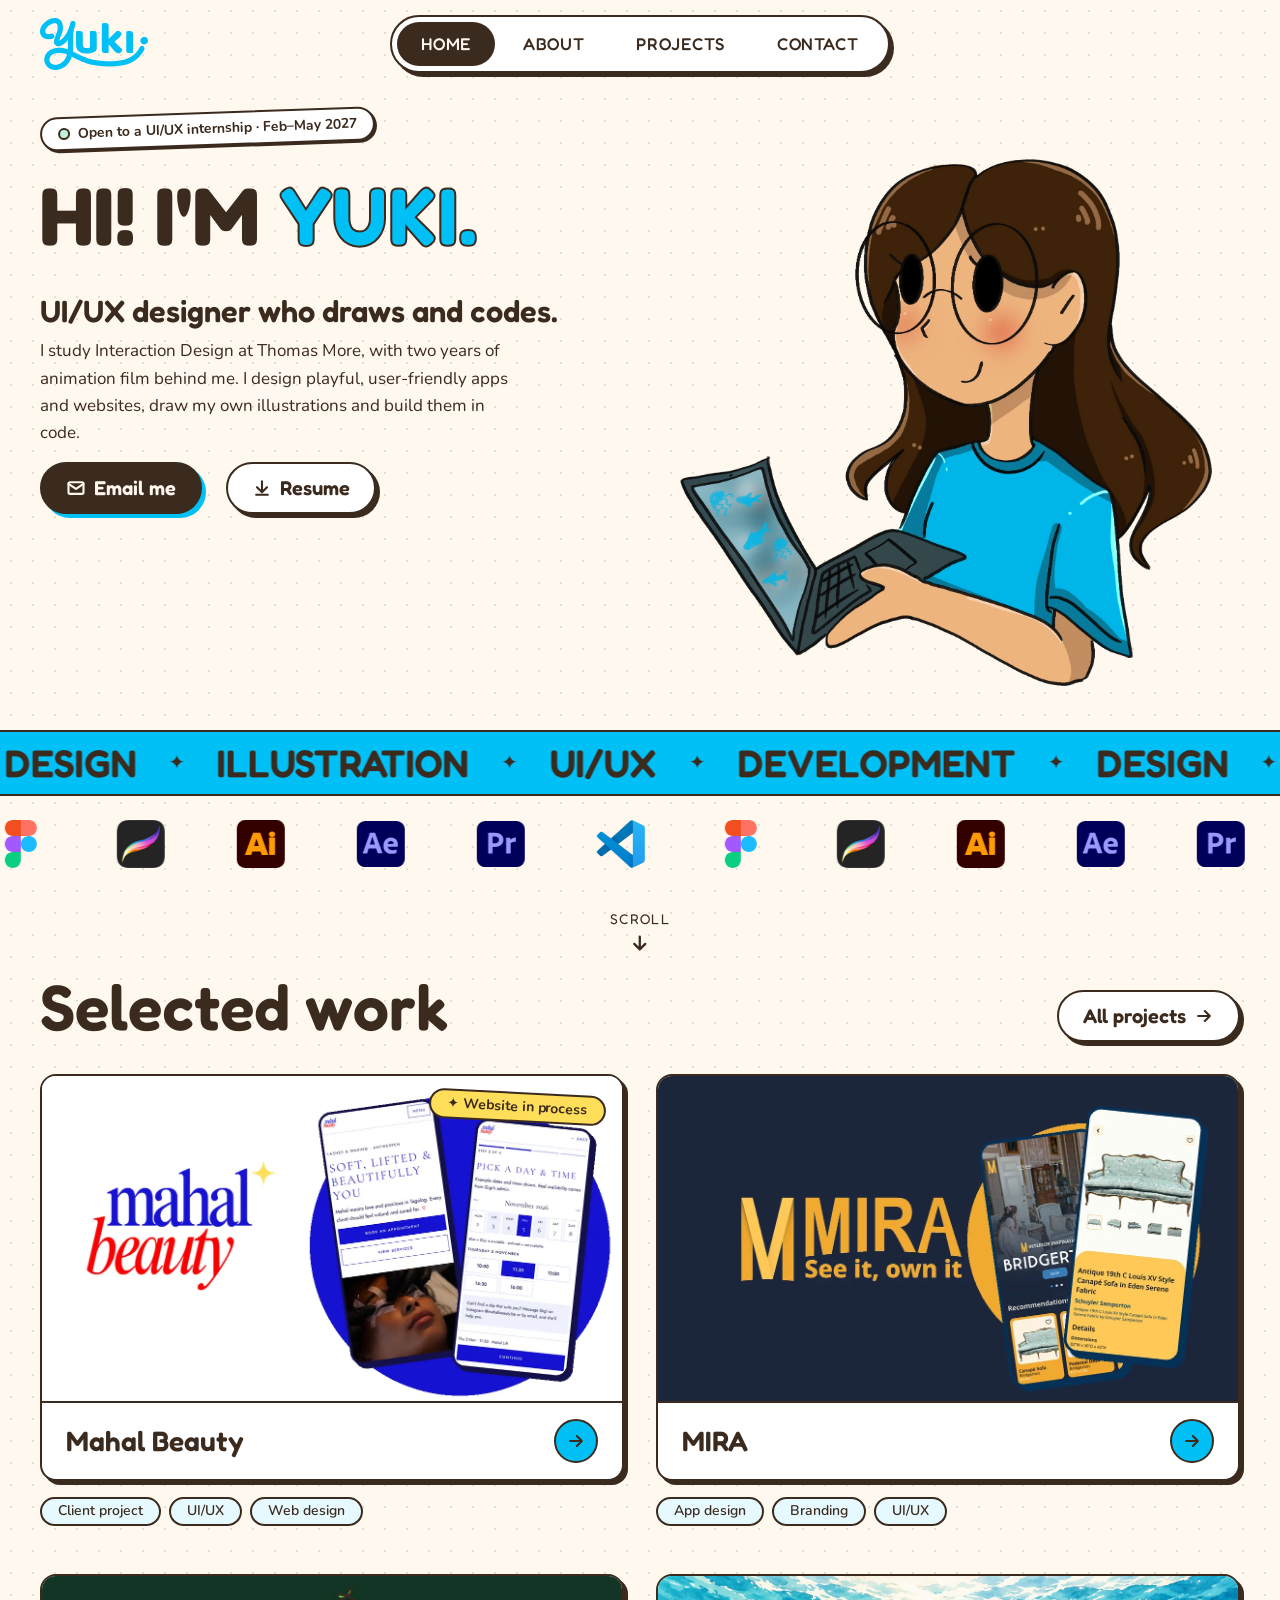
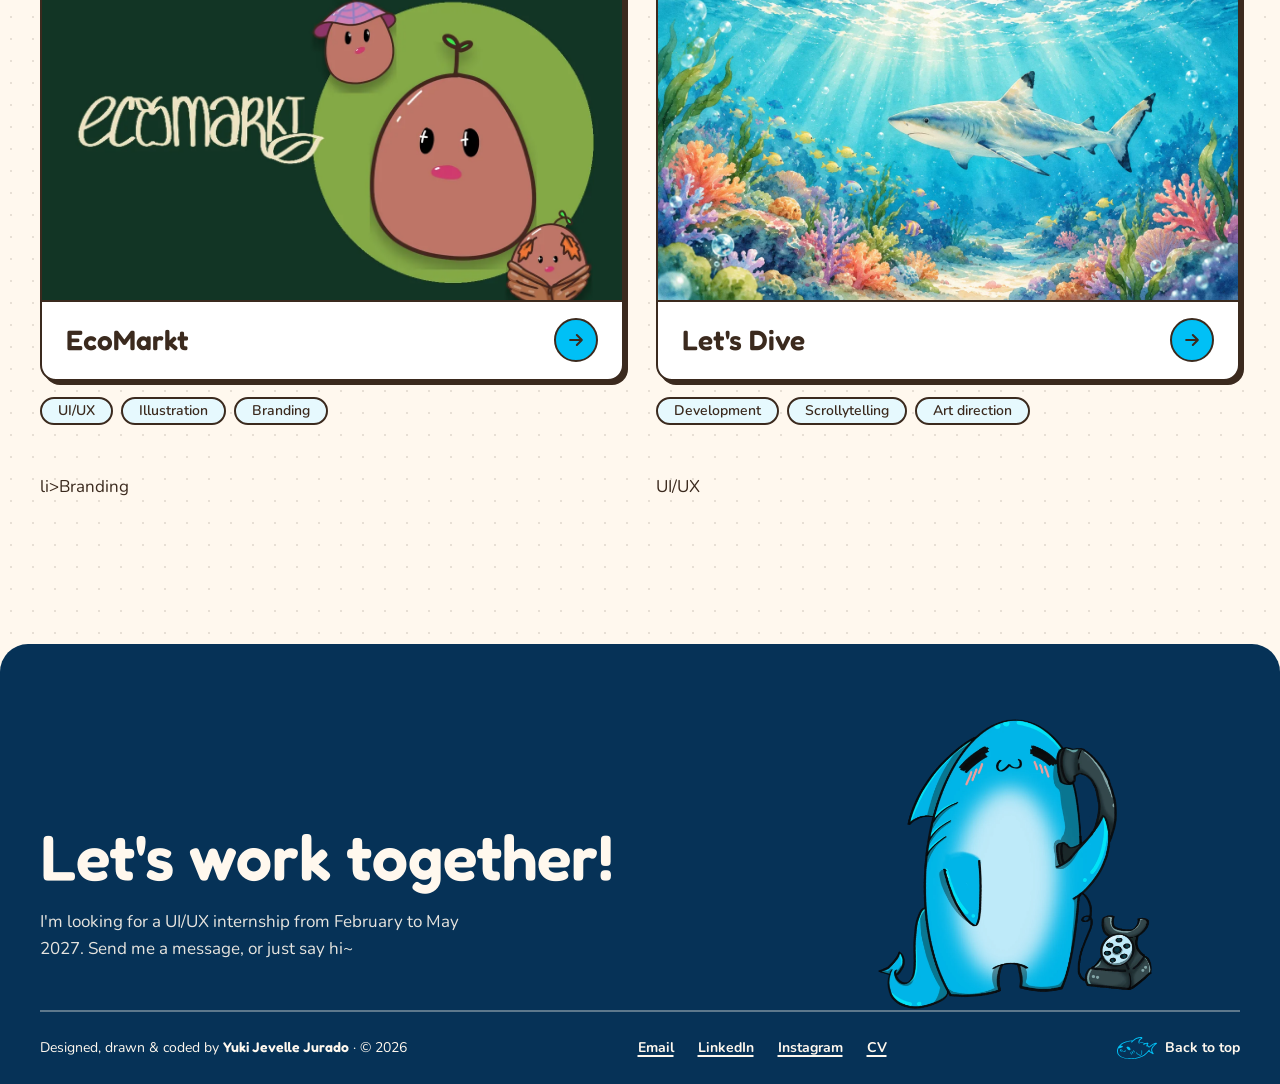
==== index.html @ 209a7793 "Home: Let's Dive (shark scroll world) replaces Tagay Timpla in Selected work Co-Authored-By: Claude " ====
<!DOCTYPE html>
<html lang="en">
<head>
  <meta charset="UTF-8">
  <meta name="viewport" content="width=device-width, initial-scale=1.0">
  <title>Yuki · UI/UX designer portfolio</title>
  <meta name="description" content="Hi! I'm Yuki, a UI/UX designer who draws and codes. Portfolio with app, web and illustration work.">
  <link rel="icon" href="assets/icons/yuki-logomark-shark.svg" type="image/svg+xml">
  <link rel="preconnect" href="https://fonts.googleapis.com">
  <link rel="preconnect" href="https://fonts.gstatic.com" crossorigin>
  <link href="https://fonts.googleapis.com/css2?family=Fredoka:wght@400;500;600;700&family=Nunito:wght@400;600;700&display=swap" rel="stylesheet">
  <script>
    // Show the loader only on the first page of a visit, and never for reduced motion.
    document.documentElement.classList.add('js');
    try {
      if (!sessionStorage.getItem('yuki-loaded') &&
          !matchMedia('(prefers-reduced-motion: reduce)').matches) {
        document.documentElement.classList.add('show-loader');
        sessionStorage.setItem('yuki-loaded', '1');
      }
    } catch (e) { /* storage blocked: just skip the loader */ }
  </script>
  <link rel="stylesheet" href="css/style.css">
  <link rel="stylesheet" href="css/home.css">
  <script src="js/home.js" defer></script>
  <script src="js/marquee.js" defer></script>
  <script src="js/main.js" defer></script>
</head>
<body>
  <!-- Loading screen: only shown on the first page of a visit (see the script in <head>
       and js/main.js). Without JavaScript it never appears. -->
  <div class="loader" aria-hidden="true">
    <div class="loader__inner">
      <span class="loader__bubbles"><span></span><span></span><span></span><span></span></span>
      <img class="loader__shark" src="assets/icons/yuki-logomark-shark.svg" alt="">
      <img class="loader__word" src="assets/icons/yuki-logo.svg" alt="">
    </div>
  </div>
  <a class="skip-link" href="#main">Skip to content</a>

  <header class="site-header">
    <a class="logo" href="index.html"><img src="assets/icons/yuki-logo.svg" alt="Yuki, home"></a>
    <nav aria-label="Main">
      <ul class="nav-pill">
        <li><a href="index.html" aria-current="page"><span class="nav-blob" aria-hidden="true"></span>Home</a></li>
        <li><a href="about.html">About</a></li>
        <li><a href="projects.html">Projects</a></li>
        <li><a href="contact.html">Contact</a></li>
      </ul>
    </nav>
  </header>

  <main id="main">
    <!-- ===== Hero ===== -->
    <section class="hero" aria-labelledby="hero-title">
      <div class="container hero__inner">
        <!-- Availability pill -->
        <p class="hero__open"><span class="hero__dot" aria-hidden="true"></span><span>Open to a UI/UX internship · <span class="nowrap">Feb–May 2027</span></span></p>

        <h1 id="hero-title" class="hero__title" data-split>Hi! I'm <span class="hero__accent">Yuki.</span></h1>

        <!-- Who / what: the 10-second answer for recruiters -->
        <div class="hero__intro">
          <p class="hero__lead">UI/UX designer who draws and codes.</p>
          <p class="hero__desc">I study Interaction Design at Thomas More, with two years of animation film behind me. I design playful, user-friendly apps and websites, draw my own illustrations and build them in code.</p>
          <div class="hero__actions">
            <a class="btn btn--primary" href="mailto:yuki.j120303@gmail.com">
              <svg width="20" height="20" viewBox="0 0 24 24" fill="none" stroke="currentColor" stroke-width="2.5" stroke-linecap="round" stroke-linejoin="round" aria-hidden="true"><rect x="3" y="5" width="18" height="14" rx="2"/><path d="m3 7 9 6 9-6"/></svg>
              Email me
            </a>
            <a class="btn" href="assets/docs/yuki-cv.pdf" download>
              <svg width="20" height="20" viewBox="0 0 24 24" fill="none" stroke="currentColor" stroke-width="2.5" stroke-linecap="round" stroke-linejoin="round" aria-hidden="true"><path d="M12 4v12M6 11l6 6 6-6M5 20h14"/></svg>
              Resume
            </a>
          </div>
        </div>

        <div class="hero__portrait-wrap">
          <img class="hero__portrait" src="assets/img/yuki-hero.webp" width="1523" height="1508"
             alt="Illustrated self-portrait of Yuki with round glasses and a blue t-shirt, holding a laptop">
        </div>
      </div>

      <!-- Marquee: two straight rows that loop sideways (js/marquee.js).
           Each .marquee__set is one copy; the script repeats it to fill the screen.
           Words row: edit the <span>s. Icons row: add/remove <img>s.
           Screen readers get the hidden <p> instead. -->
      <div class="marquee">
        <p class="visually-hidden">Design, Illustration, UI/UX, Development. Programs I use: Figma, Procreate, Illustrator, After Effects, Premiere Pro and VS Code.</p>
        <div class="marquee__band" aria-hidden="true">
          <div class="marquee__track" data-speed="0.6"><div class="marquee__set"><span class="marquee__word">DESIGN</span><span class="marquee__star">✦</span><span class="marquee__word">ILLUSTRATION</span><span class="marquee__star">✦</span><span class="marquee__word">UI/UX</span><span class="marquee__star">✦</span><span class="marquee__word">DEVELOPMENT</span><span class="marquee__star">✦</span></div></div>
        </div>
        <div class="marquee__icons" aria-hidden="true">
          <div class="marquee__track" data-speed="-0.45"><div class="marquee__set"><img src="assets/icons/icon-figma.svg" alt="" width="48" height="48"><img src="assets/icons/icon-procreate.webp" alt="" width="48" height="48"><img src="assets/icons/icon-illustrator.svg" alt="" width="48" height="48"><img src="assets/icons/icon-after-effects.svg" alt="" width="48" height="48"><img src="assets/icons/icon-premiere-pro.svg" alt="" width="48" height="48"><img src="assets/icons/icon-vscode.svg" alt="" width="48" height="48"></div></div>
        </div>
      </div>
      <a class="scroll-cue" href="#work-title">
        <span>Scroll</span>
        <svg viewBox="0 0 24 24" fill="none" stroke="currentColor" stroke-width="2.5" stroke-linecap="round" stroke-linejoin="round" aria-hidden="true"><path d="M12 5v14M6 13l6 6 6-6"/></svg>
      </a>
    </section>

    <!-- ===== Selected work: 2x2 grid of case studies =====
         To swap a project: change the link, image, name and tags of one <li>. -->
    <section class="work container" aria-labelledby="work-title">
      <div class="work__head">
        <h2 id="work-title" class="work__heading" data-split>Selected work</h2>
        <a class="btn work__all" href="projects.html">
          All projects
          <svg width="20" height="20" viewBox="0 0 24 24" fill="none" stroke="currentColor" stroke-width="2.5" stroke-linecap="round" stroke-linejoin="round" aria-hidden="true"><path d="M5 12h14M13 6l6 6-6 6"/></svg>
        </a>
      </div>

      <ul class="work__grid">
        <li class="work-card" data-reveal>
          <a href="case-mahalbeauty.html">
            <span class="work-card__img"><img src="assets/img/mahal-beauty.webp" alt="Mahal Beauty: the blue and red mahal beauty logo on white, next to two tilted phone screens of the new website on a cobalt blue circle" width="1200" height="675" loading="lazy"></span>
            <span class="work-card__info">
              <span class="work-card__name">Mahal Beauty</span>
              <span class="work-card__arrow" aria-hidden="true"><svg viewBox="0 0 24 24" fill="none" stroke="currentColor" stroke-width="2.5" stroke-linecap="round" stroke-linejoin="round"><path d="M5 12h14M13 6l6 6-6 6"/></svg></span>
            </span>
            <span class="work-card__status"><span aria-hidden="true">✦</span> Website in process</span>
          </a>
          <ul class="chips-sm" aria-label="Mahal Beauty tags"><li>Client project</li><li>UI/UX</li><li>Web design</li></ul>
        </li>
        <li class="work-card" data-reveal data-reveal-delay="120">
          <a href="case-mira.html">
            <span class="work-card__img"><img src="assets/img/mira.webp" alt="MIRA: the gold MIRA logo with the tagline See it, own it on navy, next to two tilted app screens showing a Bridgerton interior and an antique blue sofa" width="1200" height="675" loading="lazy"></span>
            <span class="work-card__info">
              <span class="work-card__name">MIRA</span>
              <span class="work-card__arrow" aria-hidden="true"><svg viewBox="0 0 24 24" fill="none" stroke="currentColor" stroke-width="2.5" stroke-linecap="round" stroke-linejoin="round"><path d="M5 12h14M13 6l6 6-6 6"/></svg></span>
            </span>
          </a>
          <ul class="chips-sm" aria-label="MIRA tags"><li>App design</li><li>Branding</li><li>UI/UX</li></ul>
        </li>
        <li class="work-card" data-reveal>
          <a href="case-ecomarkt.html">
            <span class="work-card__img"><img src="assets/img/ecomarkt.webp" alt="EcoMarkt: the hand-lettered ecomarkt logo in cream on dark green, next to Egg, the round brown mascot, and two of its seasonal versions on a green circle" width="1200" height="900" loading="lazy"></span>
            <span class="work-card__info">
              <span class="work-card__name">EcoMarkt</span>
              <span class="work-card__arrow" aria-hidden="true"><svg viewBox="0 0 24 24" fill="none" stroke="currentColor" stroke-width="2.5" stroke-linecap="round" stroke-linejoin="round"><path d="M5 12h14M13 6l6 6-6 6"/></svg></span>
            </span>
          </a>
          <ul class="chips-sm" aria-label="EcoMarkt tags"><li>UI/UX</li><li>Illustration</li><li>Branding</li></ul>
        </li>
        <li class="work-card" data-reveal data-reveal-delay="120">
          <a href="case-letsdive.html">
            <span class="work-card__img"><img src="assets/img/lets-dive.webp" alt="Let's Dive: watercolor blacktip shark swimming over a sunlit coral reef" width="1400" height="788" loading="lazy"></span>
            <span class="work-card__info">
              <span class="work-card__name">Let's Dive</span>
              <span class="work-card__arrow" aria-hidden="true"><svg viewBox="0 0 24 24" fill="none" stroke="currentColor" stroke-width="2.5" stroke-linecap="round" stroke-linejoin="round"><path d="M5 12h14M13 6l6 6-6 6"/></svg></span>
            </span>
          </a>
          <ul class="chips-sm" aria-label="Let's Dive tags"><li>Development</li><li>Scrollytelling</li><li>Art direction</li></ul>
        </li>
li>Branding</li><li>UI/UX</li></ul>
        </li>
      </ul>
    </section>
  </main>

  <!-- ===== Footer: same on every page (copy changes to all .html files).
       Contact uses the slim version (bar only), since the page itself is the "get in touch". ===== -->
  <footer class="site-footer">
    <div class="site-footer__inner">
      <div class="site-footer__cta">
        <div class="site-footer__text">
          <h2>Let's work together!</h2>
          <p>I'm looking for a UI/UX internship from February to May 2027. Send me a message, or just say hi~</p>
        </div>
        <img class="site-footer__shark" src="assets/img/shark-telephone.webp" width="1078" height="1139" alt="" loading="lazy">
      </div>
      <div class="site-footer__bar">
        <p class="site-footer__credit">Designed, drawn &amp; coded by <strong>Yuki Jevelle Jurado</strong> · © 2026</p>
        <ul class="site-footer__links">
          <li><a href="mailto:yuki.j120303@gmail.com">Email</a></li>
          <li><a href="https://www.linkedin.com/in/yuki-jevelle-jurado/" target="_blank" rel="noopener">LinkedIn<span class="visually-hidden"> (opens in a new tab)</span></a></li>
          <li><a href="https://www.instagram.com/ydsphoenix/" target="_blank" rel="noopener">Instagram<span class="visually-hidden"> (opens in a new tab)</span></a></li>
          <li><a href="assets/docs/yuki-cv.pdf" download>CV</a></li>
        </ul>
        <a class="site-footer__top" href="#">
          <img src="assets/icons/yuki-logomark-shark.svg" alt="" width="40" height="22">
          Back to top
        </a>
      </div>
    </div>
  </footer>
</body>
</html>
---- css/style.css ----
/* ==========================================================================
   Yuki Creative Portfolio — shared styles
   Design tokens live in :root. Change a value here and it updates everywhere.
   Values marked PLACEHOLDER are waiting for the final palette / fonts.
   ========================================================================== */

:root {
  /* Colors */
  --color-blue: #00c0f6;          /* logo blue (final) */
  --color-blue-deep: #0a7fa8;     /* PLACEHOLDER: darker blue for text on light bg */
  --color-ink: #3b2a1e;           /* PLACEHOLDER: warm brown, like the sketches */
  --color-paper: #fff8ee;         /* PLACEHOLDER: cream page background */
  --color-white: #ffffff;
  --color-pink: #f6a8a2;          /* PLACEHOLDER: from the photobooth frame */
  --color-mint: #bff3dc;          /* PLACEHOLDER: from the photobooth frame */
  --color-dot: rgba(59, 42, 30, 0.12); /* dot grid on the background */
  --color-focus: var(--color-blue); /* keyboard focus ring (themes can darken it) */
  --color-footer: #063257;        /* navy footer, the same on every page (not themed) */

  /* Fonts (PLACEHOLDER: candidates from the shortlist) */
  --font-display: "Fredoka", "Baloo 2", system-ui, sans-serif;
  --font-body: "Nunito", system-ui, sans-serif;

  /* Type scale */
  --text-sm: 0.875rem;
  --text-base: 1.0625rem;
  --text-lg: 1.25rem;
  --text-xl: 1.75rem;
  --text-2xl: 2.5rem;
  --text-hero: clamp(3rem, 6vw, 5.5rem);

  /* Spacing */
  --space-1: 0.25rem;
  --space-2: 0.5rem;
  --space-3: 1rem;
  --space-4: 1.5rem;
  --space-5: 2rem;
  --space-6: 3rem;
  --space-7: 4.5rem;

  /* Shape */
  --radius-sm: 8px;
  --radius-md: 16px;
  --radius-pill: 999px;
  --border: 2.5px solid var(--color-ink);
  --shadow-pop: 4px 4px 0 var(--color-ink); /* flat "sticker" shadow */

  /* Layout */
  --page-max: 1200px;
  --gutter: var(--space-5);       /* space between the page edge and the content */
  --header-h: 88px;
}

/* ---------- Reset-ish ---------- */
*,
*::before,
*::after { box-sizing: border-box; }

body {
  margin: 0;
  font-family: var(--font-body);
  font-size: var(--text-base);
  line-height: 1.6;
  color: var(--color-ink);
  background-color: var(--color-paper);
  /* dot grid, a nod to the sketchbook canvas */
  background-image: radial-gradient(var(--color-dot) 1.2px, transparent 1.2px);
  background-size: 22px 22px;
  min-height: 100vh;
}

img { max-width: 100%; display: block; }

h1, h2, h3 {
  font-family: var(--font-display);
  font-weight: 600;
  line-height: 1.1;
  margin: 0;
}

a { color: inherit; }

/* Visible focus for keyboard users */
:focus-visible {
  outline: 3px solid var(--color-focus);
  outline-offset: 3px;
  border-radius: var(--radius-sm);
}

.visually-hidden {
  position: absolute !important;
  width: 1px; height: 1px;
  overflow: hidden;
  clip: rect(0 0 0 0);
  white-space: nowrap;
}

.skip-link {
  position: absolute;
  left: var(--space-3);
  top: -100px;
  padding: var(--space-2) var(--space-3);
  background: var(--color-ink);
  color: var(--color-paper);
  border-radius: var(--radius-sm);
  z-index: 100;
}
.skip-link:focus { top: var(--space-3); }

.container {
  width: min(100% - 2 * var(--gutter), var(--page-max));
  margin-inline: auto;
}

/* ---------- Header: logo left, nav pill centre ---------- */
.site-header {
  position: relative;
  z-index: 10;
  height: var(--header-h);
  display: grid;
  grid-template-columns: 1fr auto 1fr; /* keeps the pill truly centred */
  align-items: center;
  width: min(100% - 2 * var(--gutter), var(--page-max));
  margin-inline: auto;
}

.logo { justify-self: start; display: inline-block; }
.logo img { height: 52px; width: auto; }

.nav-pill {
  display: flex;
  gap: var(--space-1);
  margin: 0;
  padding: 5px;
  list-style: none;
  background: var(--color-white);
  border: var(--border);
  border-radius: var(--radius-pill);
  box-shadow: var(--shadow-pop);
}

.nav-pill a {
  display: block;
  padding: var(--space-2) var(--space-4);
  font-family: var(--font-display);
  font-weight: 500;
  text-decoration: none;
  text-transform: uppercase;
  letter-spacing: 0.04em;
  border-radius: var(--radius-pill);
  transition: background-color 0.2s, color 0.2s;
}

.nav-pill a:hover { background: var(--color-mint); }

/* Active page: aria-current="page" is set in each page's HTML */
.nav-pill a[aria-current="page"] {
  background: var(--color-ink);
  color: var(--color-paper);
}

/* ---------- Case-study header: back button left, logo right ---------- */
.case-header {
  display: flex;
  justify-content: space-between;
  align-items: center;
  height: var(--header-h);
  width: min(100% - 2 * var(--gutter), var(--page-max));
  margin-inline: auto;
}
.case-header .logo { justify-self: auto; }

/* ---------- Buttons ---------- */
.btn {
  display: inline-flex;
  align-items: center;
  gap: var(--space-2);
  padding: var(--space-2) var(--space-4);
  font-family: var(--font-display);
  font-weight: 600;
  font-size: var(--text-lg);
  text-decoration: none;
  background: var(--color-white);
  border: var(--border);
  border-radius: var(--radius-pill);
  box-shadow: var(--shadow-pop);
  transition: transform 0.15s, box-shadow 0.15s;
}
.btn:hover { transform: translate(-2px, -2px); box-shadow: 6px 6px 0 var(--color-ink); }
.btn:active { transform: translate(2px, 2px); box-shadow: 1px 1px 0 var(--color-ink); }

/* Filled main action (e.g. "Email me") */
.btn--primary { background: var(--color-ink); color: var(--color-paper); box-shadow: 4px 4px 0 var(--color-blue); }
.btn--primary:hover { box-shadow: 6px 6px 0 var(--color-blue); }
.btn--primary:active { box-shadow: 1px 1px 0 var(--color-blue); }

/* Round arrow button (featured work, back button) */
.btn-round {
  display: inline-grid;
  place-items: center;
  width: 64px;
  height: 64px;
  background: var(--color-blue);
  color: var(--color-ink);
  border: var(--border);
  border-radius: 50%;
  box-shadow: var(--shadow-pop);
  transition: transform 0.15s, box-shadow 0.15s;
}
.btn-round svg { width: 28px; height: 28px; }
.btn-round:hover { transform: translate(-2px, -2px); box-shadow: 6px 6px 0 var(--color-ink); }

/* ---------- Copy-email button + toast (Home closing strip, Contact; js/contact.js) ---------- */
.copy-btn {
  display: inline-flex;
  align-items: center;
  gap: 6px;
  padding: 6px 14px;
  font: 700 var(--text-sm) var(--font-body);
  color: var(--color-ink);
  background: var(--color-white);
  border: 2px solid var(--color-ink);
  border-radius: var(--radius-pill);
  box-shadow: 2px 2px 0 var(--color-ink);
  cursor: pointer;
  transition: transform 0.15s, box-shadow 0.15s, background-color 0.2s;
}
.copy-btn svg { width: 16px; height: 16px; }
.copy-btn:hover { background: var(--color-mint); transform: translate(-1px, -1px); box-shadow: 3px 3px 0 var(--color-ink); }
.copy-btn:active { transform: translate(1px, 1px); box-shadow: 0 0 0 var(--color-ink); }

/* Toast that pops up after copying */
.toast {
  position: fixed;
  left: 50%;
  bottom: var(--space-5);
  z-index: 60;
  margin: 0;
  padding: var(--space-2) var(--space-4);
  font-family: var(--font-display);
  font-weight: 600;
  background: var(--color-ink);
  color: var(--color-paper);
  border-radius: var(--radius-pill);
  translate: -50% 150%;
  opacity: 0;
  transition: translate 0.45s cubic-bezier(0.3, 1.6, 0.5, 1), opacity 0.3s;
  pointer-events: none;
}
.toast.is-shown { translate: -50% 0; opacity: 1; }

/* ---------- Placeholder blocks (swap for real images later) ---------- */
.placeholder {
  display: grid;
  place-items: center;
  padding: var(--space-3);
  text-align: center;
  font-size: var(--text-sm);
  font-weight: 700;
  color: var(--color-blue-deep);
  /* tints are mixed from --color-blue so they follow a project theme */
  background:
    repeating-linear-gradient(45deg, transparent 0 12px, color-mix(in srgb, var(--color-blue) 8%, transparent) 12px 24px),
    color-mix(in srgb, var(--color-blue) 8%, var(--color-white));
  border: 2px dashed var(--color-blue-deep);
}


/* ==========================================================================
   Footer (every page): "Let's work together" + a bar with credit and links.
   Navy block (--color-footer) so it clearly reads as the end of the page.
   Text uses fixed light/blue colours so case-study themes don't change it.
   .site-footer--slim (Contact) only shows the bar.
   ========================================================================== */
.site-footer {
  margin-top: var(--space-7);
  background: var(--color-footer);
  color: #fff8ee;
  border-radius: 28px 28px 0 0;
}
/* Projects: the museum wall stands right on the footer */
body:has(.wall) .site-footer { margin-top: 0; border-radius: 0; }

.site-footer__inner {
  width: min(100% - 2 * var(--gutter), var(--page-max));
  margin-inline: auto;
}

.site-footer__cta {
  display: grid;
  grid-template-columns: 1.6fr 1fr;
  align-items: end;
  gap: var(--space-5);
  padding-top: var(--space-7);
}
.site-footer__text { padding-bottom: var(--space-6); }
.site-footer h2 { font-size: clamp(2.5rem, 5vw, 4rem); margin-bottom: var(--space-3); }
.site-footer__text > p { margin: 0; max-width: 46ch; opacity: 0.9; }

/* the shark stands on the divider line */
.site-footer__shark { width: min(100%, 280px); height: auto; justify-self: center; margin-bottom: -2px; }

.site-footer__bar {
  display: flex;
  flex-wrap: wrap;
  align-items: center;
  justify-content: space-between;
  gap: var(--space-3) var(--space-5);
  padding-block: var(--space-4);
  border-top: 2px solid rgba(255, 248, 238, 0.35);
  font-size: var(--text-sm);
}
.site-footer--slim .site-footer__bar { border-top: 0; }
.site-footer__credit { margin: 0; }
.site-footer__credit strong { font-family: var(--font-display); font-weight: 600; }
.site-footer__links { display: flex; flex-wrap: wrap; gap: var(--space-2) var(--space-4); margin: 0; padding: 0; list-style: none; }
.site-footer__bar a { font-weight: 700; text-underline-offset: 3px; text-decoration-thickness: 2px; }
.site-footer__bar a:hover { color: #00c0f6; }
.site-footer :focus-visible { outline-color: #00c0f6; }

.site-footer__top { display: inline-flex; align-items: center; gap: var(--space-2); text-decoration: none; }
.site-footer__top img { width: 40px; height: auto; transition: transform 0.4s cubic-bezier(0.3, 1.8, 0.5, 1); }
.site-footer__top:hover img { transform: translateY(-6px) rotate(-12deg); }

@media (max-width: 900px) {
  .site-footer__cta { grid-template-columns: 1fr; padding-top: var(--space-6); }
  .site-footer__text { padding-bottom: 0; }
  .site-footer__shark { width: 200px; }
}
@media (max-width: 760px) {
  /* the floating nav pill sits over the bottom: give the footer the room instead of the body */
  body:has(.nav-pill):has(.site-footer) { padding-bottom: 0; }
  body:has(.nav-pill) .site-footer__bar { padding-bottom: 6rem; }
}
@media (max-width: 640px) {
  .site-footer { border-radius: 20px 20px 0 0; }
  .site-footer__shark { width: 170px; }
  .site-footer__bar { flex-direction: column; align-items: flex-start; }
}

/* ==========================================================================
   MOTION LAYER
   All of this is switched off by the reduced-motion block at the bottom.
   ========================================================================== */

/* ---------- Page transitions (works over http, e.g. Live Server / GitHub Pages) ---------- */
@view-transition { navigation: auto; }

.site-header .logo { view-transition-name: logo; }
.nav-pill { view-transition-name: nav; }
.nav-blob { view-transition-name: nav-blob; } /* the dark highlight slides between pages */

::view-transition-old(root) { animation: page-out 0.3s ease-in both; }
::view-transition-new(root) { animation: page-in 0.55s cubic-bezier(0.2, 0.9, 0.3, 1.25) both; }
::view-transition-group(nav-blob) { animation-duration: 0.5s; animation-timing-function: cubic-bezier(0.3, 1.4, 0.5, 1); }

@keyframes page-out { to { opacity: 0; transform: translateY(-24px) rotate(-1deg); } }
@keyframes page-in  { from { opacity: 0; transform: translateY(40px) rotate(1deg); } }

/* ---------- Nav highlight blob ---------- */
.nav-pill a { position: relative; isolation: isolate; transition: translate 0.2s ease-out, background-color 0.2s; }
.nav-pill a[aria-current="page"] { background: transparent; }
.nav-blob {
  position: absolute;
  inset: 0;
  z-index: -1;
  background: var(--color-ink);
  border-radius: var(--radius-pill);
}

/* ---------- Line boil (hand-drawn shimmer) ---------- */
.boil-defs { position: absolute; width: 0; height: 0; }

@keyframes boil {
  0%   { filter: url(#boil-0); }
  33%  { filter: url(#boil-1); }
  66%  { filter: url(#boil-2); }
}
.nav-pill,
.btn-round,
.boil { animation: boil 0.5s steps(1) infinite; }

/* ---------- Bouncy letters (data-split) ---------- */
.word { display: inline-block; white-space: nowrap; }
.char {
  display: inline-block;
  animation: letter-in 0.7s cubic-bezier(0.3, 1.6, 0.5, 1) backwards;
  animation-delay: calc(var(--i) * 40ms + 150ms);
  transition: transform 0.25s cubic-bezier(0.3, 1.8, 0.5, 1), color 0.2s;
}
.char:hover { transform: translateY(-0.18em) rotate(-8deg) scale(1.1); color: var(--color-blue); }

@keyframes letter-in {
  from { opacity: 0; transform: translateY(0.6em) rotate(12deg) scale(0.6); }
}

/* ---------- Reveal on scroll (data-reveal) ---------- */
html.js [data-reveal] {
  opacity: 0;
  transform: translateY(40px) rotate(var(--reveal-rotate, -2deg)) scale(0.96);
  transition: opacity 0.5s ease, transform 0.8s cubic-bezier(0.25, 1.5, 0.5, 1);
}
html.js [data-reveal].is-visible { opacity: 1; transform: none; }

/* ---------- Bubble trail ---------- */
.bubble {
  position: fixed;
  z-index: 50;
  pointer-events: none;
  border: 2px solid var(--color-blue);
  border-radius: 50%;
  background: radial-gradient(circle at 30% 30%, #fff 0 20%, color-mix(in srgb, var(--color-blue) 15%, transparent) 21%);
  translate: -50% -50%;
  animation: bubble-up 1.2s ease-out forwards;
}
@keyframes bubble-up {
  to { transform: translate(var(--drift), -70px) scale(0.4); opacity: 0; }
}


/* ---------- Loading screen ---------- */
.loader { display: none; }

html.show-loader .loader {
  position: fixed;
  inset: 0;
  z-index: 1000;
  display: grid;
  place-items: center;
  overflow: hidden;
  background: var(--color-blue);
  /* safety net: pops away after 4s even if the JS never runs */
  animation: loader-safety 0.3s 4s forwards;
}
html.show-loader body { overflow: hidden; }

/* Hold the page's entrance animations until the loader starts popping,
   so the letters and bubbles pop in while you're watching. */
html.show-loader:not(:has(.loader.is-done)) :is(.site-header, .case-header, main) * {
  animation-play-state: paused !important;
}

.loader__inner { position: relative; z-index: 1; display: grid; justify-items: center; gap: var(--space-2); }

/* filter turns the blue logo files white on the blue background */
.loader__shark {
  width: 110px;
  filter: brightness(0) invert(1);
  animation:
    pop-in 0.6s cubic-bezier(0.3, 1.8, 0.5, 1) backwards,
    shark-bob 1.2s 0.6s ease-in-out infinite;
}
.loader__word {
  width: 320px;
  filter: brightness(0) invert(1);
  animation: pop-in 0.6s 0.35s cubic-bezier(0.3, 1.8, 0.5, 1) backwards, jelly 1.2s 1s ease-in-out;
}

/* Bubbles rising behind the shark */
.loader__bubbles span {
  position: absolute;
  bottom: 55%;
  left: 50%;
  width: 14px;
  height: 14px;
  border: 2.5px solid #fff;
  border-radius: 50%;
  opacity: 0;
  animation: loader-bubble 1.4s ease-in infinite;
}
.loader__bubbles span:nth-child(1) { margin-left: 40px;  animation-delay: 0.3s; }
.loader__bubbles span:nth-child(2) { margin-left: 58px;  animation-delay: 0.6s; width: 9px; height: 9px; }
.loader__bubbles span:nth-child(3) { margin-left: 46px;  animation-delay: 0.9s; width: 18px; height: 18px; }
.loader__bubbles span:nth-child(4) { margin-left: 64px;  animation-delay: 1.2s; }

/* ---- Exit: js/main.js swaps the solid background for a sheet of bubbles
        (.loader__pop) that pop outward from the logo like a ripple. ---- */
html.show-loader .loader.is-done { background: transparent; animation: none; }
.loader.is-done .loader__inner { animation: logo-pop 0.4s cubic-bezier(0.5, 0, 0.7, 0.4) forwards; }

.loader__pop { position: absolute; inset: 0; }
.loader__pop span {
  position: absolute;
  border-radius: 50%;
  background: var(--color-blue);
  animation: bubble-pop 0.55s var(--d) cubic-bezier(0.4, 0, 0.6, 1) forwards;
}

@keyframes pop-in {
  0%   { transform: scale(0); }
  60%  { transform: scale(1.15); }
}
@keyframes jelly {
  20% { transform: scale(1.12, 0.88); }
  40% { transform: scale(0.92, 1.08); }
  60% { transform: scale(1.04, 0.96); }
}
@keyframes shark-bob { 50% { transform: translateY(-10px) rotate(4deg); } }
@keyframes loader-bubble {
  0%   { opacity: 0; transform: translate(0, 0) scale(0.5); }
  20%  { opacity: 1; }
  100% { opacity: 0; transform: translate(10px, -120px) scale(1.1); }
}
@keyframes logo-pop {
  40%  { transform: scale(1.2); }
  100% { transform: scale(0); opacity: 0; }
}
@keyframes bubble-pop {
  0%   { transform: scale(1); }
  35%  { transform: scale(1.12); }
  100% { transform: translateY(-40px) scale(0); }
}
@keyframes loader-safety { to { opacity: 0; visibility: hidden; } }

/* ==========================================================================
   RESPONSIVE
   Desktop-first: these blocks only kick in on smaller screens.
     ≤ 900px  tablet: layouts lose a column
     ≤ 760px  the nav pill floats at the bottom of the screen (easy thumb reach)
     ≤ 640px  phone: single-column layouts, smaller type and mascots
   Media queries can't read custom properties, so each page's CSS repeats
   these numbers. Keep them in sync if you change one.
   ========================================================================== */
@media (max-width: 900px) {
  .nav-pill a { padding-inline: var(--space-3); }   /* keeps the pill clear of the logo on tablets */
}

@media (max-width: 760px) {
  :root { --header-h: 72px; }
  .logo img { height: 42px; }

  /* Tilted/offset decorations (tape, photo strips) may stick out a bit:
     clip them sideways so the page never scrolls horizontally. */
  main { overflow-x: clip; }

  .nav-pill {
    position: fixed;
    left: 50%;
    bottom: calc(var(--space-3) + env(safe-area-inset-bottom, 0px));
    translate: -50% 0;
    z-index: 40;
  }
  .nav-pill a { padding: var(--space-2) 14px; font-size: var(--text-sm); letter-spacing: 0.02em; }
  /* room at the end of the page so the floating nav never covers content */
  body:has(.nav-pill) { padding-bottom: 5.5rem; }
}

@media (max-width: 640px) {
  :root {
    --gutter: 1.25rem;
    --text-xl: 1.5rem;
    --text-2xl: 2rem;
  }
  .btn-round { width: 56px; height: 56px; }
  .btn-round svg { width: 24px; height: 24px; }
  .loader__word { width: min(320px, 70vw); }
}

/* most phones: squeeze the nav a little more so it never touches the screen edges */
@media (max-width: 420px) {
  .nav-pill a { padding-inline: 9px; font-size: 0.8125rem; letter-spacing: 0; }
}

/* ---------- Reduced motion: switch off all animation ---------- */
@media (prefers-reduced-motion: reduce) {
  *,
  *::before,
  *::after {
    animation-duration: 0.01ms !important;
    animation-delay: 0s !important;
    animation-iteration-count: 1 !important;
    transition-duration: 0.01ms !important;
    scroll-behavior: auto !important;
  }
}
---- css/home.css ----
/* ===== Home ===== */

.hero {
  min-height: calc(100vh - var(--header-h));
  display: flex;
  flex-direction: column;
}

/* Two columns: icons left, portrait right. The title spans the top. */
.hero__inner {
  flex: 1;
  display: grid;
  grid-template-columns: 1fr 1fr;
  grid-template-rows: auto auto 1fr;   /* left column: pill, title, intro. Portrait on the right. */
  row-gap: var(--space-3);
  gap: var(--space-4);
  padding-block: var(--space-4);
}

.hero__title {
  grid-column: 1;
  margin-bottom: var(--space-2);
  font-size: clamp(3.5rem, 6.4vw, 6.25rem);
  white-space: nowrap;
  font-weight: 700;
  text-transform: uppercase;
  letter-spacing: 0.01em;
}
/* Title letters pop in a bit faster than elsewhere, so it reads quickly on phones */
.hero__title .char { animation-delay: calc(var(--i) * 22ms + 100ms); }

.hero__accent { color: var(--color-blue); -webkit-text-stroke: 2px var(--color-ink); }

/* ---------- Intro line under the title: who, what, available ---------- */
.hero__intro {
  grid-column: 1;
  align-self: start;
  display: grid;
  gap: var(--space-2);
  justify-items: start;
  animation: intro-in 0.6s 0.55s cubic-bezier(0.3, 1.4, 0.5, 1) backwards;
}
@keyframes intro-in { from { opacity: 0; transform: translateY(16px); } }

.hero__intro p { margin: 0; }
.hero__desc { max-width: 48ch; }
.hero__lead {
  font-family: var(--font-display);
  font-weight: 600;
  font-size: clamp(1.5rem, 2.4vw, 2rem);
  line-height: 1.2;
}
/* availability pill above the title */
.hero__open {
  grid-column: 1;
  justify-self: start;
  align-self: end;
  display: inline-flex;
  align-items: center;
  gap: var(--space-2);
  margin: 0;
  padding: 4px var(--space-3);
  font-size: var(--text-sm);
  font-weight: 700;
  background: var(--color-white);
  border: 2px solid var(--color-ink);
  border-radius: var(--radius-pill);
  box-shadow: 2px 2px 0 var(--color-ink);
  rotate: -2deg;
  animation: intro-in 0.6s 0.1s cubic-bezier(0.3, 1.4, 0.5, 1) backwards;
}
/* little "available" light */
.hero__dot {
  width: 12px;
  height: 12px;
  flex: none;
  border-radius: 50%;
  background: var(--color-mint);
  border: 2px solid var(--color-ink);
  animation: dot-pulse 2s ease-in-out infinite;
}
@keyframes dot-pulse { 50% { box-shadow: 0 0 0 5px color-mix(in srgb, var(--color-mint) 70%, transparent); } }

.hero__actions { display: flex; align-items: center; flex-wrap: wrap; gap: var(--space-4); margin-top: var(--space-2); }
.nowrap { white-space: nowrap; }
.hero__cv { font-weight: 700; text-underline-offset: 4px; text-decoration-thickness: 2px; }
.hero__cv:hover { color: var(--color-blue-deep); }

.hero__portrait-wrap {
  position: relative;
  grid-column: 2;
  grid-row: 1 / -1;
  align-self: end;
  justify-self: center;
  width: min(100%, 540px);
}

.hero__portrait {
  width: 100%;
  height: auto;
  transform-origin: 50% 100%;
  animation: breathe 4.5s ease-in-out infinite;   /* placeholder until the layered animation */
}

@keyframes breathe {
  0%, 100% { transform: scale(1, 1); }
  50%      { transform: scale(1.012, 1.025); }
}

/* ---------- Marquee: straight band of words + a row of program icons ----------
   js/marquee.js repeats each .marquee__set and slides the track sideways. */
.marquee { position: relative; overflow: hidden; padding-block: var(--space-3) var(--space-5); }

.marquee__track { display: flex; width: max-content; will-change: transform; }
.marquee__set { display: flex; align-items: center; flex: none; }

.marquee__band {
  background: var(--color-blue);
  border-block: var(--border);
  padding-block: var(--space-2);
}
.marquee__word {
  font-family: var(--font-display);
  font-weight: 600;
  font-size: clamp(1.75rem, 3vw, 2.5rem);
  line-height: 1.2;
  text-transform: uppercase;
  white-space: nowrap;
}
.marquee__star { margin-inline: var(--space-5); font-size: 1.25rem; }

.marquee__icons { padding-block: var(--space-4) 0; }
.marquee__icons .marquee__set { gap: var(--space-7); padding-right: var(--space-7); }
.marquee__icons img { width: 48px; height: 48px; object-fit: contain; }

/* ---------- Scroll cue ---------- */
.scroll-cue {
  position: absolute;
  left: 50%;
  top: calc(100% + var(--space-2));   /* just under the marquee */
  translate: -50% 0;
  z-index: 2;
  display: grid;
  justify-items: center;
  gap: 2px;
  font-family: var(--font-display);
  font-size: var(--text-sm);
  text-decoration: none;
  text-transform: uppercase;
  letter-spacing: 0.1em;
}
.scroll-cue svg { width: 22px; height: 22px; animation: nudge 1.4s ease-in-out infinite; }
@keyframes nudge { 50% { transform: translateY(6px); } }

.hero { position: relative; }

/* ---------- Selected work: 2x2 grid ---------- */
.work { padding-block: var(--space-7); }
.work__head {
  display: flex;
  align-items: end;
  justify-content: space-between;
  gap: var(--space-4);
  margin-bottom: var(--space-5);
}
.work__heading { font-size: clamp(2.5rem, 5vw, 4rem); }
.work__all svg { transition: transform 0.25s; }
.work__all:hover svg { transform: translateX(4px); }

.work__grid {
  display: grid;
  grid-template-columns: 1fr 1fr;
  gap: var(--space-6) var(--space-5);
  margin: 0;
  padding: 0;
  list-style: none;
}

.work-card a {
  position: relative;
  display: block;
  text-decoration: none;
  background: var(--color-white);
  border: var(--border);
  border-radius: var(--radius-md);
  box-shadow: var(--shadow-pop);
  overflow: hidden;
  transition: transform 0.35s cubic-bezier(0.3, 1.6, 0.5, 1), box-shadow 0.2s;
}
.work-card a:hover,
.work-card a:focus-visible { transform: translate(-3px, -3px) rotate(-0.6deg); box-shadow: 8px 8px 0 var(--color-ink); }
.work-card:nth-child(even) a:hover,
.work-card:nth-child(even) a:focus-visible { transform: translate(-3px, -3px) rotate(0.6deg); }

.work-card__img { display: block; aspect-ratio: 16 / 9; border-bottom: var(--border); overflow: hidden; }
.work-card__img img { width: 100%; height: 100%; object-fit: cover; transition: transform 0.6s cubic-bezier(0.2, 0.8, 0.3, 1); }
.work-card a:hover .work-card__img img { transform: scale(1.04); }

.work-card__info {
  display: flex;
  align-items: center;
  justify-content: space-between;
  gap: var(--space-3);
  padding: var(--space-3) var(--space-4);
}
.work-card__name { font-family: var(--font-display); font-weight: 600; font-size: var(--text-xl); }
.work-card__arrow {
  display: grid;
  place-items: center;
  width: 44px;
  height: 44px;
  flex: none;
  background: var(--color-blue);
  border: var(--border);
  border-radius: 50%;
}
.work-card__arrow svg { width: 20px; height: 20px; transition: transform 0.25s; }
.work-card a:hover .work-card__arrow svg { transform: translateX(3px); }

/* "in progress" sticker in the image corner */
.work-card__status {
  position: absolute;
  top: var(--space-3);
  right: var(--space-3);
  padding: 2px var(--space-3);
  font-size: var(--text-sm);
  font-weight: 700;
  background: #ffde59;          /* Mahal Beauty sparkle yellow */
  border: 2px solid var(--color-ink);
  border-radius: var(--radius-pill);
  rotate: 3deg;
}

/* small tag chips under each card */
.chips-sm { display: flex; flex-wrap: wrap; gap: var(--space-2); margin: var(--space-3) 0 0; padding: 0; list-style: none; }
.chips-sm li {
  padding: 1px var(--space-3);
  font-size: var(--text-sm);
  font-weight: 600;
  background: color-mix(in srgb, var(--color-blue) 10%, var(--color-white));
  border: 2px solid var(--color-ink);
  border-radius: var(--radius-pill);
}

/* ===== Responsive (breakpoints explained in style.css) ===== */
@media (max-width: 640px) {
  .hero { min-height: auto; }
  .hero__inner { grid-template-columns: 1fr; grid-template-rows: auto; gap: var(--space-3); }
  .hero__title { font-size: clamp(2.25rem, 12vw, 3.5rem); white-space: normal; }

  .hero__open, .hero__title, .hero__intro, .hero__portrait-wrap { grid-column: 1; grid-row: auto; }
  .hero__portrait-wrap { width: min(100%, 360px); }

  .marquee__star { margin-inline: var(--space-4); font-size: 1rem; }
  .marquee__icons img { width: 38px; height: 38px; }
  .marquee__icons .marquee__set { gap: var(--space-6); padding-right: var(--space-6); }

  .work { padding-block: var(--space-7) var(--space-5); }
  .work__grid { grid-template-columns: 1fr; gap: var(--space-5); }
  .work__head { flex-wrap: wrap; }
  .hero__desc { font-size: var(--text-base); }
  .hero__open { font-size: 0.8125rem; rotate: -1deg; }
  .hero__actions { gap: var(--space-3); }
  .hero__actions .btn { font-size: var(--text-base); padding-inline: var(--space-3); }
}
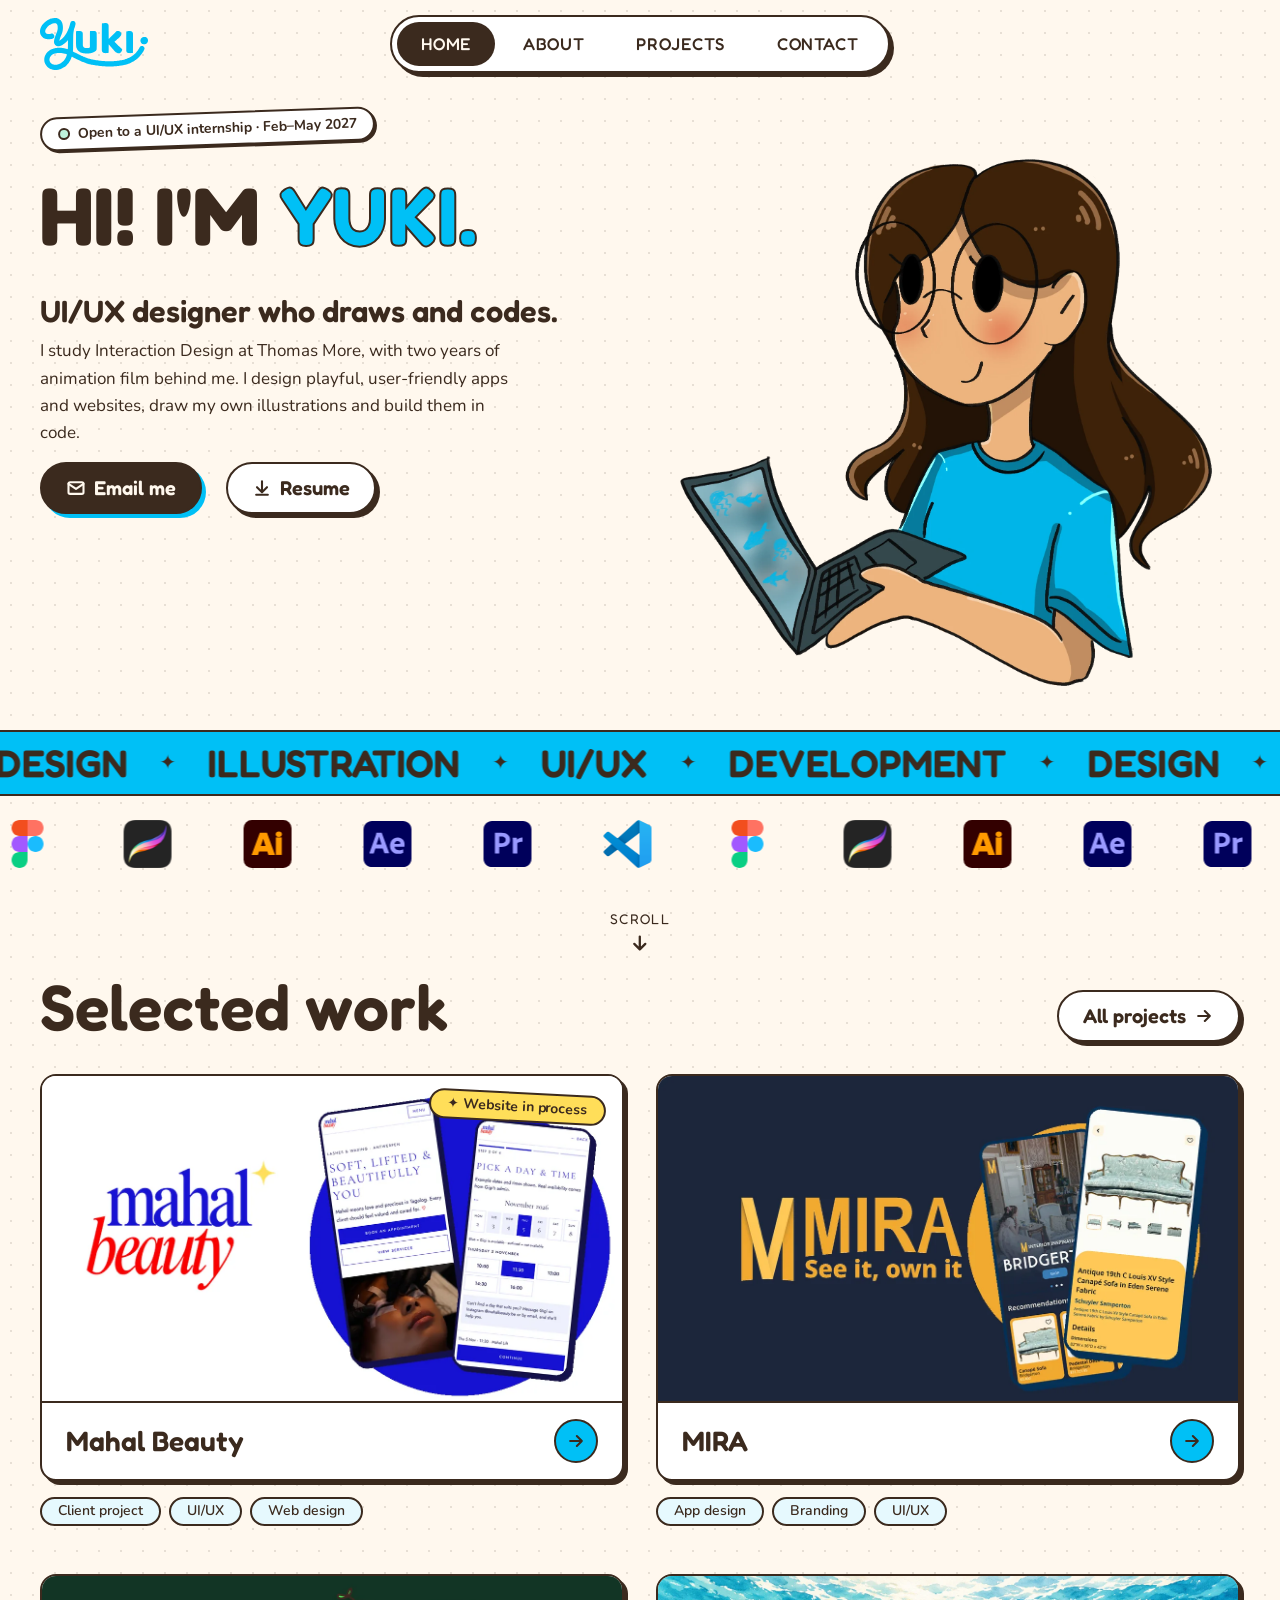
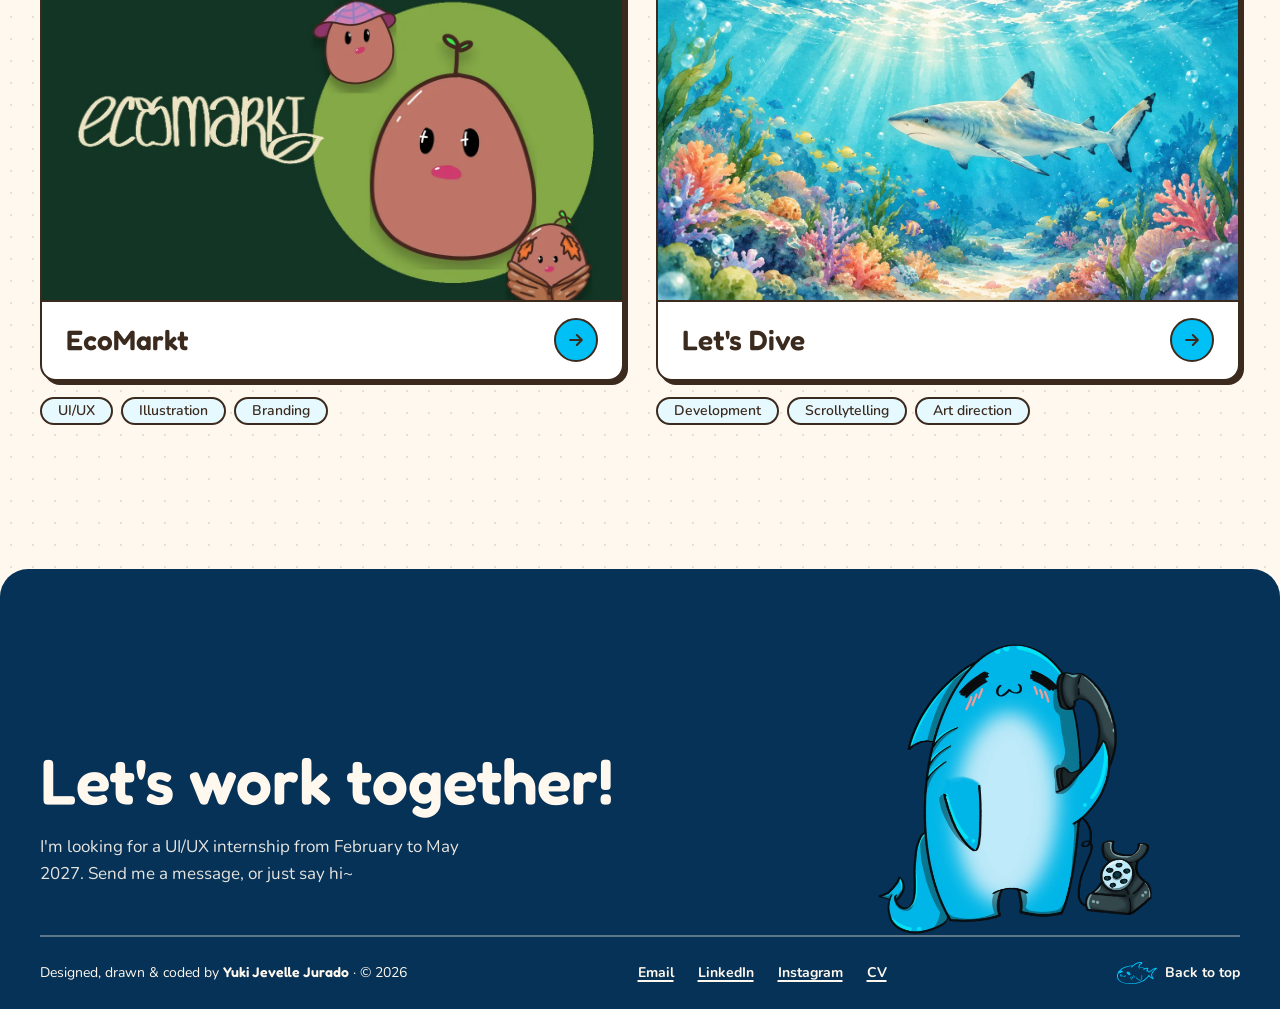
==== commit 6aa60fd0: "Fix leftover Tagay Timpla tag markup under Selected work Co-Authored-By: Claude Opus 5.5 <noreply@an" ====
--- a/index.html
+++ b/index.html
@@ -153,8 +153,6 @@
           </a>
           <ul class="chips-sm" aria-label="Let's Dive tags"><li>Development</li><li>Scrollytelling</li><li>Art direction</li></ul>
         </li>
-li>Branding</li><li>UI/UX</li></ul>
-        </li>
       </ul>
     </section>
   </main>
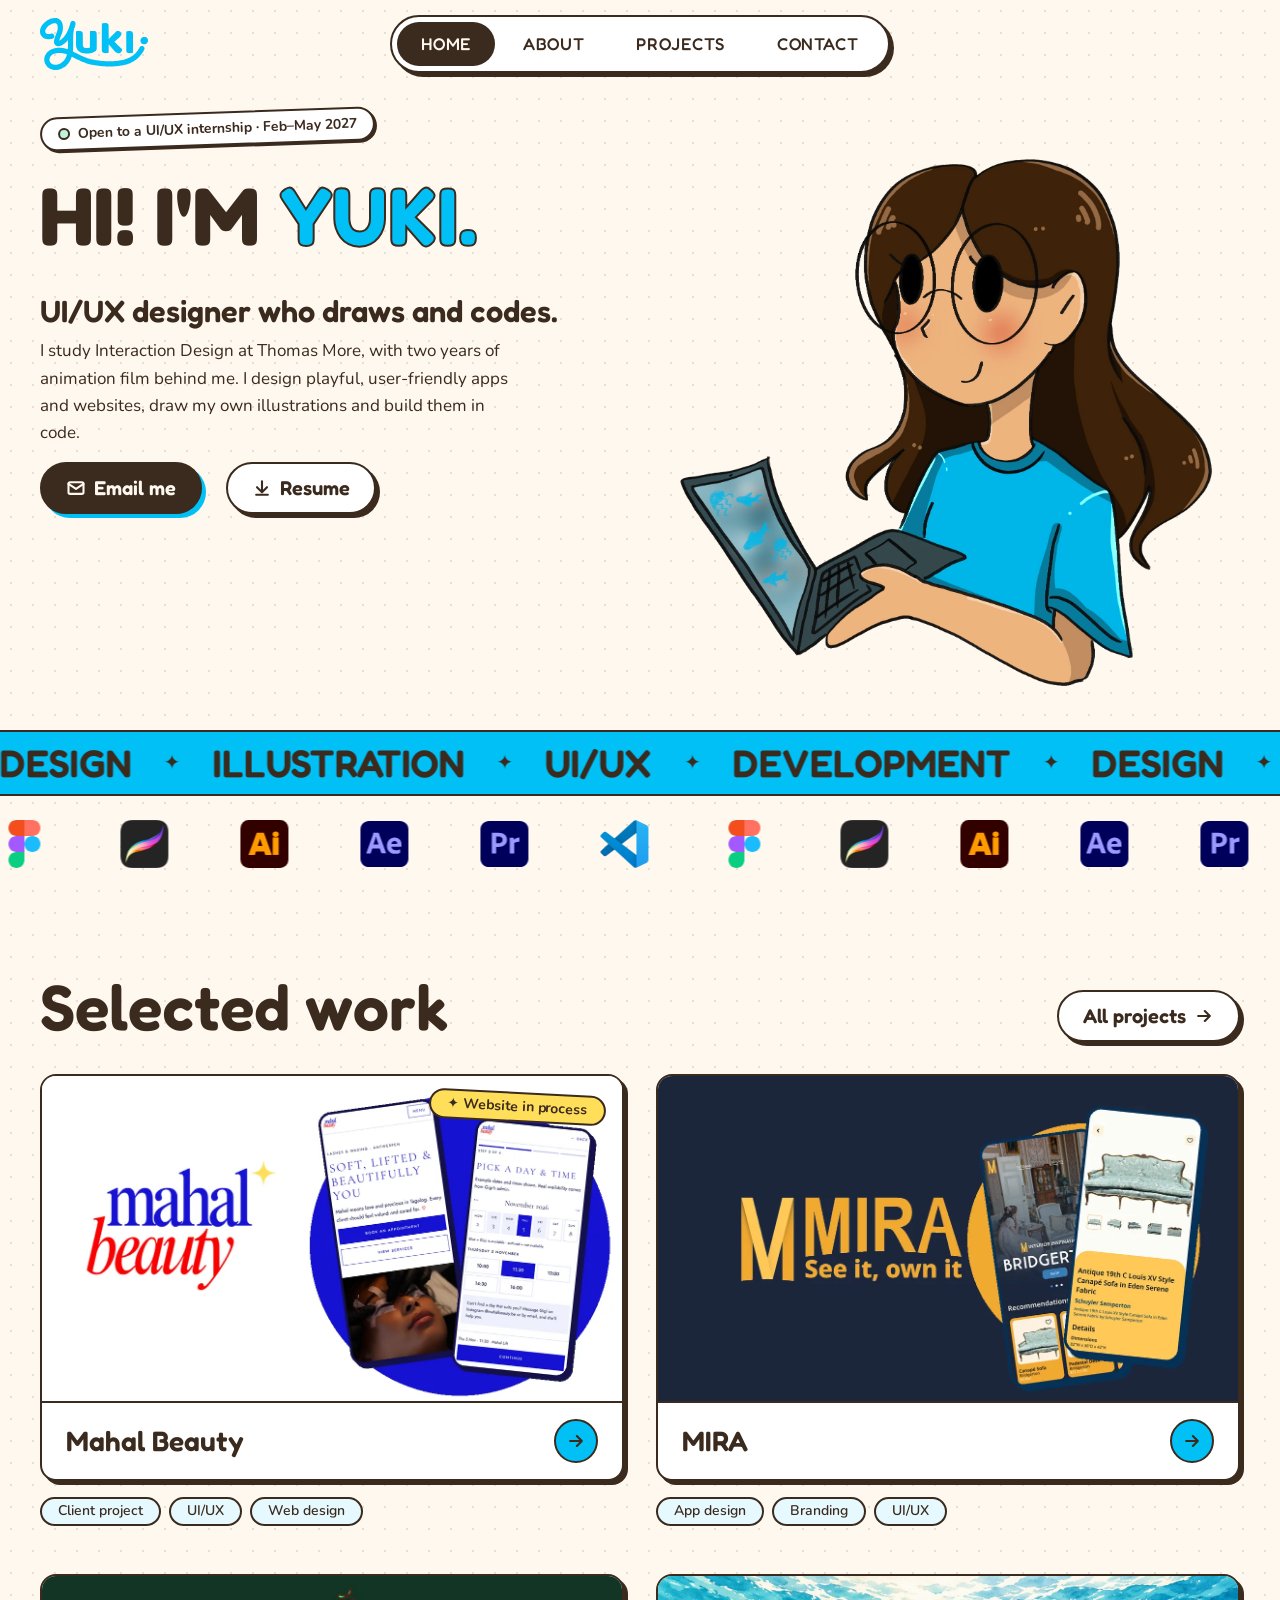
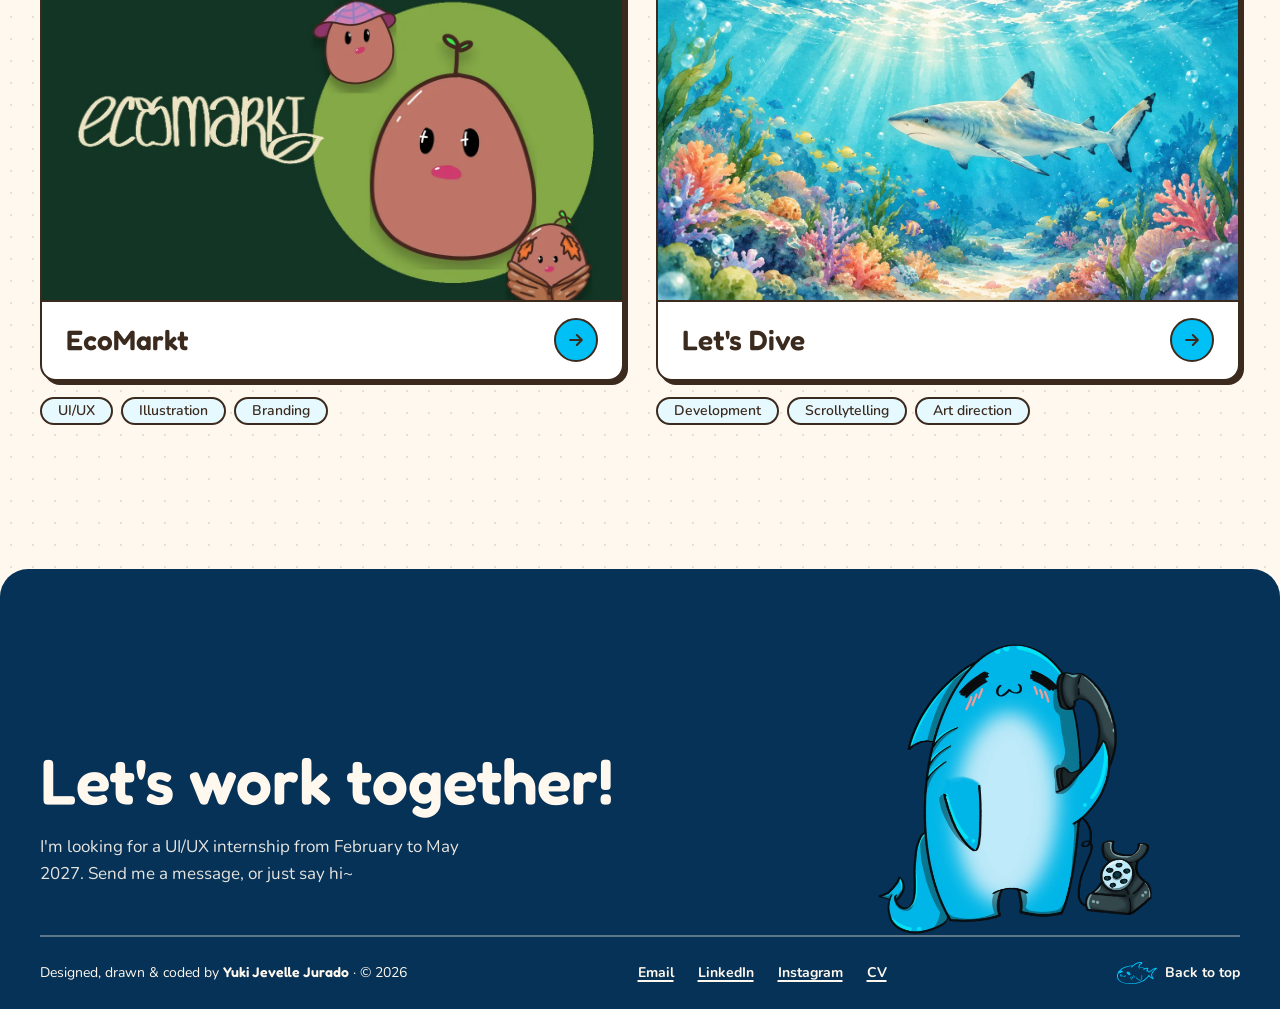
==== commit 2256255e: "Home: remove the Scroll cue under the marquee Co-Authored-By: Claude Opus 5.5 <noreply@anthropic.com" ====
--- a/index.html
+++ b/index.html
@@ -94,10 +94,6 @@
           <div class="marquee__track" data-speed="-0.45"><div class="marquee__set"><img src="assets/icons/icon-figma.svg" alt="" width="48" height="48"><img src="assets/icons/icon-procreate.webp" alt="" width="48" height="48"><img src="assets/icons/icon-illustrator.svg" alt="" width="48" height="48"><img src="assets/icons/icon-after-effects.svg" alt="" width="48" height="48"><img src="assets/icons/icon-premiere-pro.svg" alt="" width="48" height="48"><img src="assets/icons/icon-vscode.svg" alt="" width="48" height="48"></div></div>
         </div>
       </div>
-      <a class="scroll-cue" href="#work-title">
-        <span>Scroll</span>
-        <svg viewBox="0 0 24 24" fill="none" stroke="currentColor" stroke-width="2.5" stroke-linecap="round" stroke-linejoin="round" aria-hidden="true"><path d="M12 5v14M6 13l6 6 6-6"/></svg>
-      </a>
     </section>
 
     <!-- ===== Selected work: 2x2 grid of case studies =====
--- a/css/home.css
+++ b/css/home.css
@@ -133,25 +133,6 @@
 .marquee__icons .marquee__set { gap: var(--space-7); padding-right: var(--space-7); }
 .marquee__icons img { width: 48px; height: 48px; object-fit: contain; }
 
-/* ---------- Scroll cue ---------- */
-.scroll-cue {
-  position: absolute;
-  left: 50%;
-  top: calc(100% + var(--space-2));   /* just under the marquee */
-  translate: -50% 0;
-  z-index: 2;
-  display: grid;
-  justify-items: center;
-  gap: 2px;
-  font-family: var(--font-display);
-  font-size: var(--text-sm);
-  text-decoration: none;
-  text-transform: uppercase;
-  letter-spacing: 0.1em;
-}
-.scroll-cue svg { width: 22px; height: 22px; animation: nudge 1.4s ease-in-out infinite; }
-@keyframes nudge { 50% { transform: translateY(6px); } }
-
 .hero { position: relative; }
 
 /* ---------- Selected work: 2x2 grid ---------- */
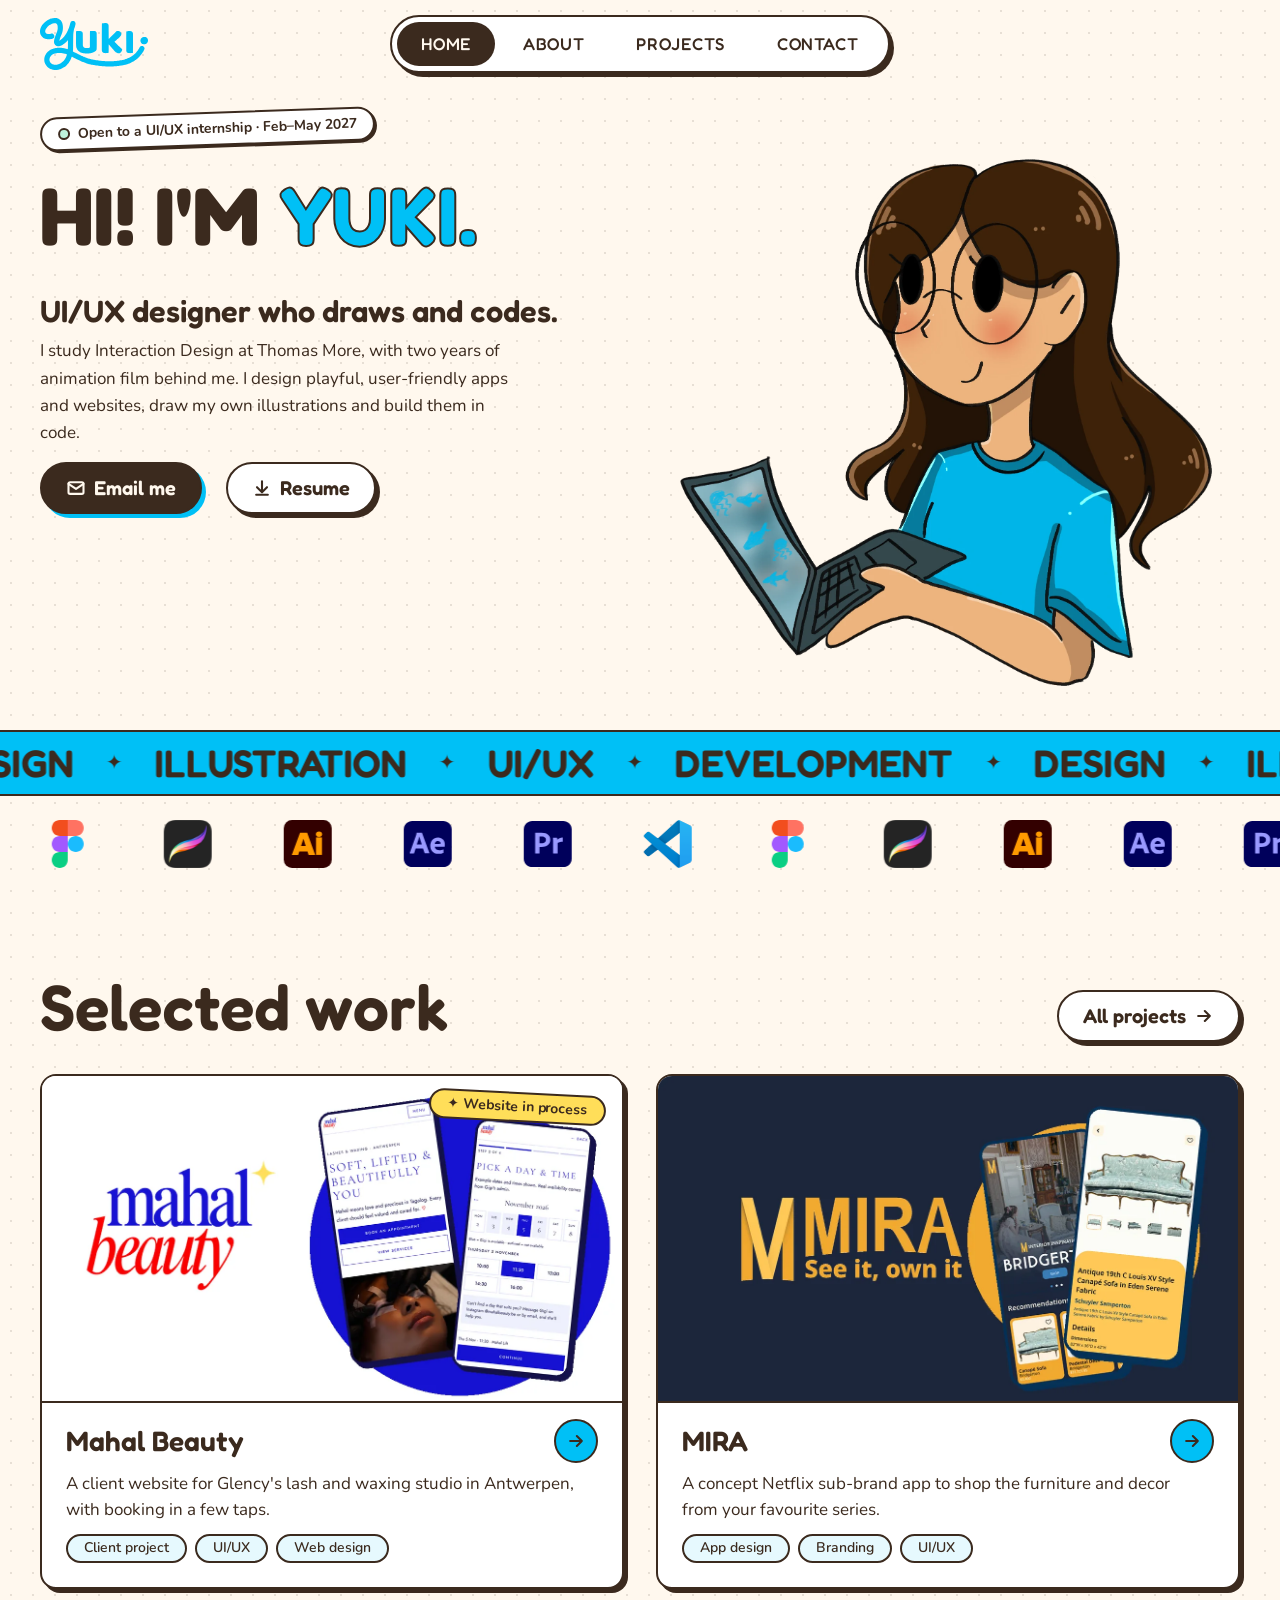
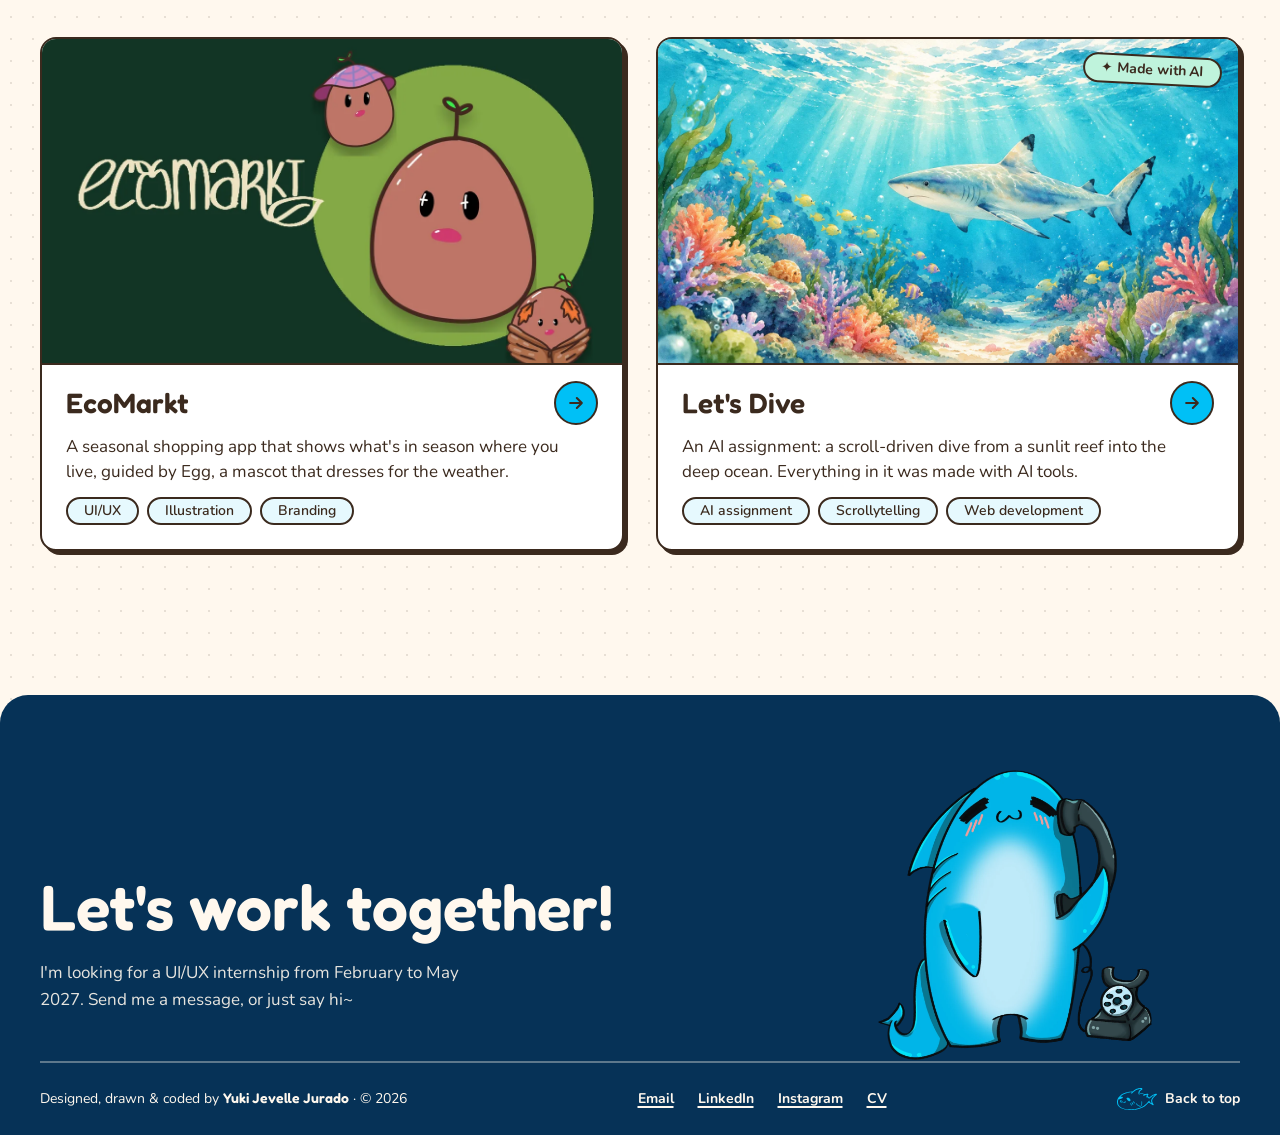
==== commit 4b943f04: "Selected work: one-line descriptions, chips inside the cards, Let's Dive marked as AI - Each card: n" ====
--- a/index.html
+++ b/index.html
@@ -111,43 +111,56 @@
         <li class="work-card" data-reveal>
           <a href="case-mahalbeauty.html">
             <span class="work-card__img"><img src="assets/img/mahal-beauty.webp" alt="Mahal Beauty: the blue and red mahal beauty logo on white, next to two tilted phone screens of the new website on a cobalt blue circle" width="1200" height="675" loading="lazy"></span>
+            <span class="work-card__status"><span aria-hidden="true">✦</span> Website in process</span>
             <span class="work-card__info">
-              <span class="work-card__name">Mahal Beauty</span>
-              <span class="work-card__arrow" aria-hidden="true"><svg viewBox="0 0 24 24" fill="none" stroke="currentColor" stroke-width="2.5" stroke-linecap="round" stroke-linejoin="round"><path d="M5 12h14M13 6l6 6-6 6"/></svg></span>
+              <span class="work-card__title">
+                <span class="work-card__name">Mahal Beauty</span>
+                <span class="work-card__arrow" aria-hidden="true"><svg viewBox="0 0 24 24" fill="none" stroke="currentColor" stroke-width="2.5" stroke-linecap="round" stroke-linejoin="round"><path d="M5 12h14M13 6l6 6-6 6"/></svg></span>
+              </span>
+              <span class="work-card__desc">A client website for Glency's lash and waxing studio in Antwerpen, with booking in a few taps.</span>
+              <span class="chips-sm"><span>Client project</span><span>UI/UX</span><span>Web design</span></span>
             </span>
-            <span class="work-card__status"><span aria-hidden="true">✦</span> Website in process</span>
           </a>
-          <ul class="chips-sm" aria-label="Mahal Beauty tags"><li>Client project</li><li>UI/UX</li><li>Web design</li></ul>
         </li>
         <li class="work-card" data-reveal data-reveal-delay="120">
           <a href="case-mira.html">
             <span class="work-card__img"><img src="assets/img/mira.webp" alt="MIRA: the gold MIRA logo with the tagline See it, own it on navy, next to two tilted app screens showing a Bridgerton interior and an antique blue sofa" width="1200" height="675" loading="lazy"></span>
             <span class="work-card__info">
-              <span class="work-card__name">MIRA</span>
-              <span class="work-card__arrow" aria-hidden="true"><svg viewBox="0 0 24 24" fill="none" stroke="currentColor" stroke-width="2.5" stroke-linecap="round" stroke-linejoin="round"><path d="M5 12h14M13 6l6 6-6 6"/></svg></span>
+              <span class="work-card__title">
+                <span class="work-card__name">MIRA</span>
+                <span class="work-card__arrow" aria-hidden="true"><svg viewBox="0 0 24 24" fill="none" stroke="currentColor" stroke-width="2.5" stroke-linecap="round" stroke-linejoin="round"><path d="M5 12h14M13 6l6 6-6 6"/></svg></span>
+              </span>
+              <span class="work-card__desc">A concept Netflix sub-brand app to shop the furniture and decor from your favourite series.</span>
+              <span class="chips-sm"><span>App design</span><span>Branding</span><span>UI/UX</span></span>
             </span>
           </a>
-          <ul class="chips-sm" aria-label="MIRA tags"><li>App design</li><li>Branding</li><li>UI/UX</li></ul>
         </li>
         <li class="work-card" data-reveal>
           <a href="case-ecomarkt.html">
             <span class="work-card__img"><img src="assets/img/ecomarkt.webp" alt="EcoMarkt: the hand-lettered ecomarkt logo in cream on dark green, next to Egg, the round brown mascot, and two of its seasonal versions on a green circle" width="1200" height="900" loading="lazy"></span>
             <span class="work-card__info">
-              <span class="work-card__name">EcoMarkt</span>
-              <span class="work-card__arrow" aria-hidden="true"><svg viewBox="0 0 24 24" fill="none" stroke="currentColor" stroke-width="2.5" stroke-linecap="round" stroke-linejoin="round"><path d="M5 12h14M13 6l6 6-6 6"/></svg></span>
+              <span class="work-card__title">
+                <span class="work-card__name">EcoMarkt</span>
+                <span class="work-card__arrow" aria-hidden="true"><svg viewBox="0 0 24 24" fill="none" stroke="currentColor" stroke-width="2.5" stroke-linecap="round" stroke-linejoin="round"><path d="M5 12h14M13 6l6 6-6 6"/></svg></span>
+              </span>
+              <span class="work-card__desc">A seasonal shopping app that shows what's in season where you live, guided by Egg, a mascot that dresses for the weather.</span>
+              <span class="chips-sm"><span>UI/UX</span><span>Illustration</span><span>Branding</span></span>
             </span>
           </a>
-          <ul class="chips-sm" aria-label="EcoMarkt tags"><li>UI/UX</li><li>Illustration</li><li>Branding</li></ul>
         </li>
         <li class="work-card" data-reveal data-reveal-delay="120">
           <a href="case-letsdive.html">
-            <span class="work-card__img"><img src="assets/img/lets-dive.webp" alt="Let's Dive: watercolor blacktip shark swimming over a sunlit coral reef" width="1400" height="788" loading="lazy"></span>
+            <span class="work-card__img"><img src="assets/img/lets-dive.webp" alt="AI-generated watercolor of a blacktip shark swimming over a sunlit coral reef, from Let's Dive" width="1400" height="788" loading="lazy"></span>
+            <span class="work-card__status work-card__status--ai"><span aria-hidden="true">✦</span> Made with AI</span>
             <span class="work-card__info">
-              <span class="work-card__name">Let's Dive</span>
-              <span class="work-card__arrow" aria-hidden="true"><svg viewBox="0 0 24 24" fill="none" stroke="currentColor" stroke-width="2.5" stroke-linecap="round" stroke-linejoin="round"><path d="M5 12h14M13 6l6 6-6 6"/></svg></span>
+              <span class="work-card__title">
+                <span class="work-card__name">Let's Dive</span>
+                <span class="work-card__arrow" aria-hidden="true"><svg viewBox="0 0 24 24" fill="none" stroke="currentColor" stroke-width="2.5" stroke-linecap="round" stroke-linejoin="round"><path d="M5 12h14M13 6l6 6-6 6"/></svg></span>
+              </span>
+              <span class="work-card__desc">An AI assignment: a scroll-driven dive from a sunlit reef into the deep ocean. Everything in it was made with AI tools.</span>
+              <span class="chips-sm"><span>AI assignment</span><span>Scrollytelling</span><span>Web development</span></span>
             </span>
           </a>
-          <ul class="chips-sm" aria-label="Let's Dive tags"><li>Development</li><li>Scrollytelling</li><li>Art direction</li></ul>
         </li>
       </ul>
     </section>
--- a/css/home.css
+++ b/css/home.css
@@ -157,9 +157,12 @@
   list-style: none;
 }
 
+.work-card { display: flex; }
 .work-card a {
   position: relative;
-  display: block;
+  display: flex;
+  flex-direction: column;
+  width: 100%;
   text-decoration: none;
   background: var(--color-white);
   border: var(--border);
@@ -178,12 +181,14 @@
 .work-card a:hover .work-card__img img { transform: scale(1.04); }
 
 .work-card__info {
-  display: flex;
-  align-items: center;
-  justify-content: space-between;
-  gap: var(--space-3);
-  padding: var(--space-3) var(--space-4);
-}
+  display: grid;
+  gap: var(--space-2);
+  padding: var(--space-3) var(--space-4) var(--space-4);
+  flex: 1;
+  align-content: start;
+}
+.work-card__title { display: flex; align-items: center; justify-content: space-between; gap: var(--space-3); }
+.work-card__desc { max-width: 52ch; line-height: 1.5; }
 .work-card__name { font-family: var(--font-display); font-weight: 600; font-size: var(--text-xl); }
 .work-card__arrow {
   display: grid;
@@ -211,10 +216,11 @@
   border-radius: var(--radius-pill);
   rotate: 3deg;
 }
-
-/* small tag chips under each card */
-.chips-sm { display: flex; flex-wrap: wrap; gap: var(--space-2); margin: var(--space-3) 0 0; padding: 0; list-style: none; }
-.chips-sm li {
+.work-card__status--ai { background: var(--color-mint); }
+
+/* small tag chips at the bottom of each card */
+.chips-sm { display: flex; flex-wrap: wrap; gap: var(--space-2); margin-top: var(--space-1); }
+.chips-sm span {
   padding: 1px var(--space-3);
   font-size: var(--text-sm);
   font-weight: 600;
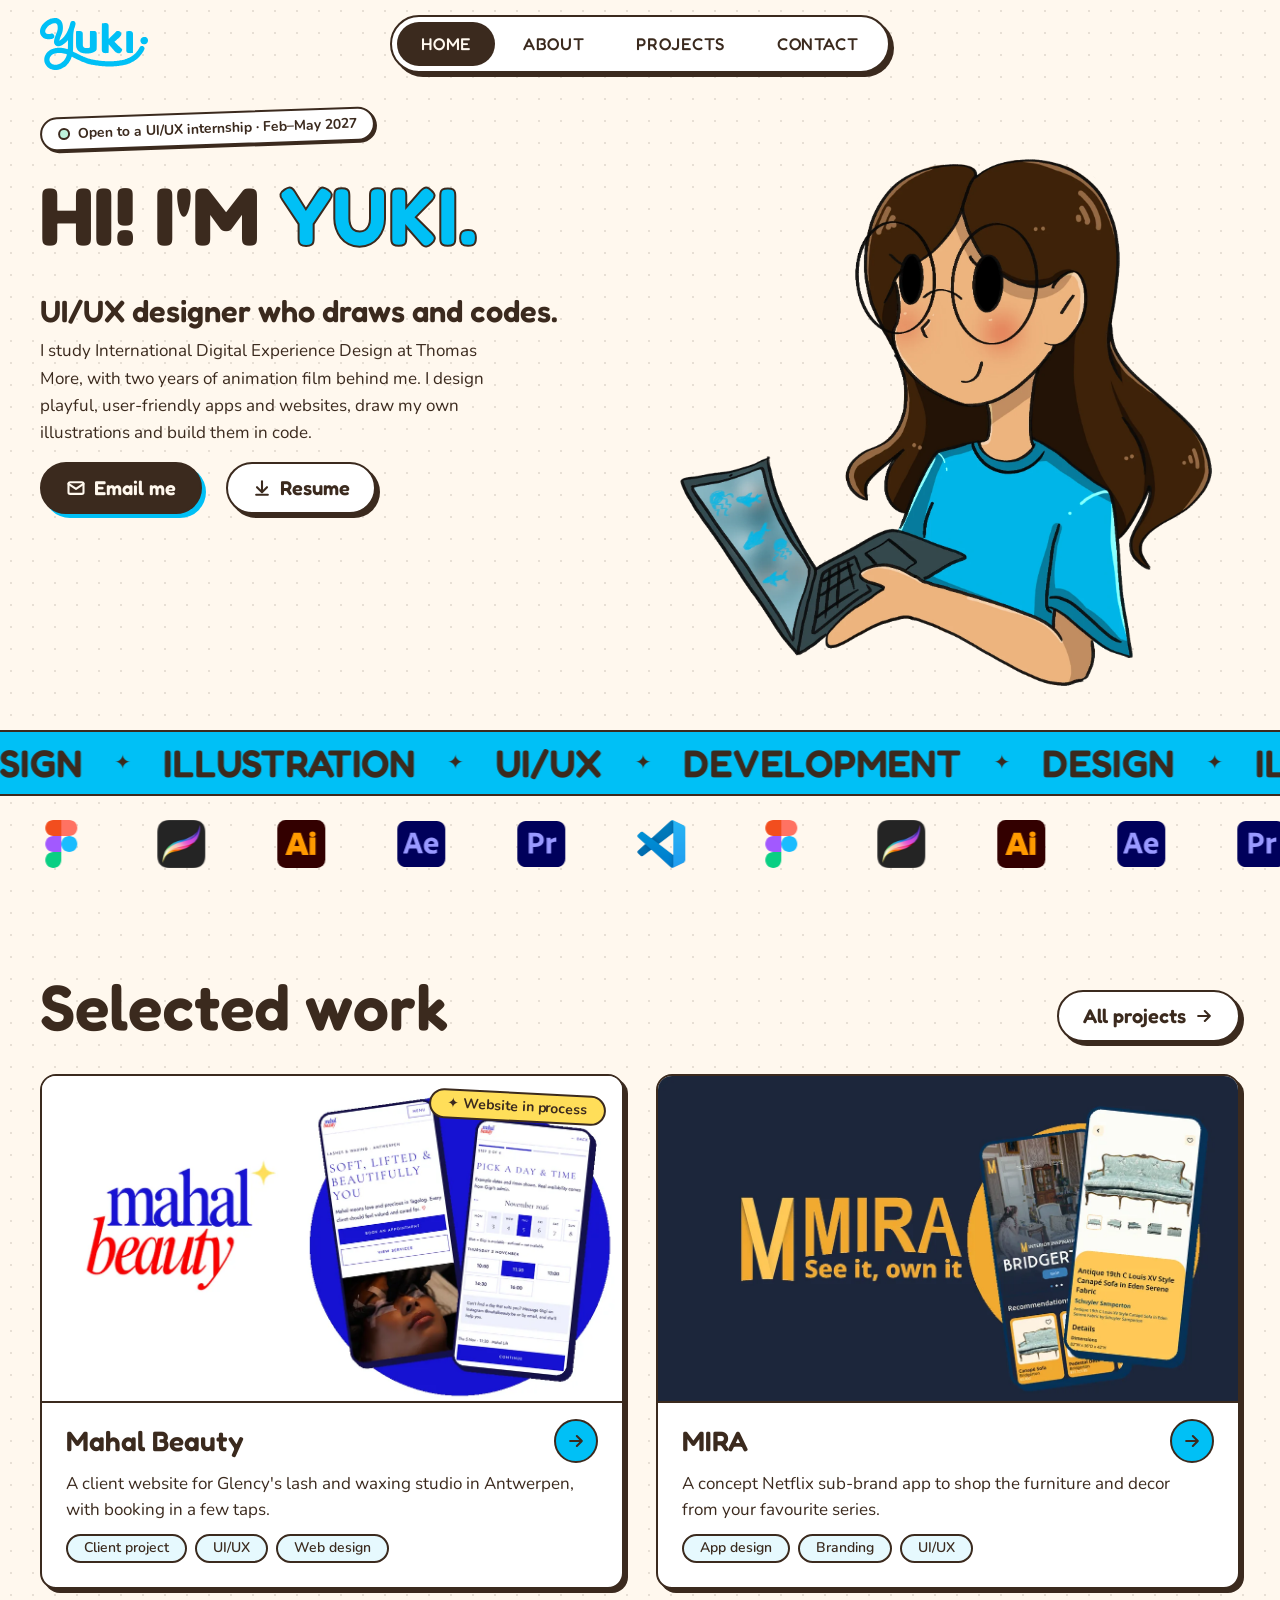
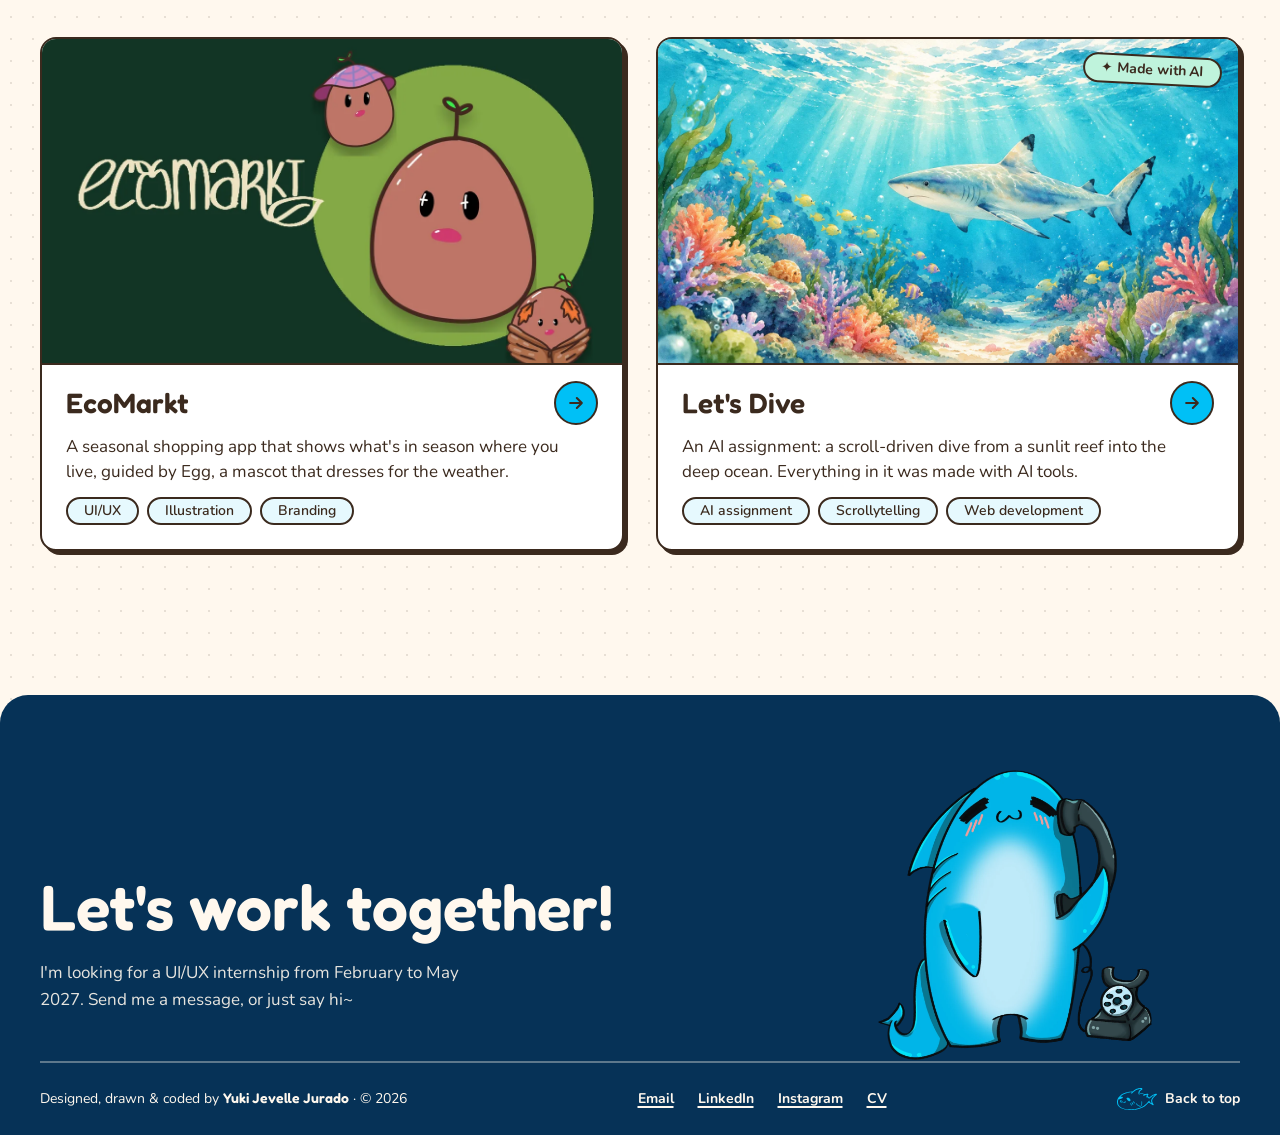
==== commit e44e435f: "Programme name: International Digital Experience Design; updated CV - Home hero, About intro and Edu" ====
--- a/index.html
+++ b/index.html
@@ -62,7 +62,7 @@
         <!-- Who / what: the 10-second answer for recruiters -->
         <div class="hero__intro">
           <p class="hero__lead">UI/UX designer who draws and codes.</p>
-          <p class="hero__desc">I study Interaction Design at Thomas More, with two years of animation film behind me. I design playful, user-friendly apps and websites, draw my own illustrations and build them in code.</p>
+          <p class="hero__desc">I study International Digital Experience Design at Thomas More, with two years of animation film behind me. I design playful, user-friendly apps and websites, draw my own illustrations and build them in code.</p>
           <div class="hero__actions">
             <a class="btn btn--primary" href="mailto:yuki.j120303@gmail.com">
               <svg width="20" height="20" viewBox="0 0 24 24" fill="none" stroke="currentColor" stroke-width="2.5" stroke-linecap="round" stroke-linejoin="round" aria-hidden="true"><rect x="3" y="5" width="18" height="14" rx="2"/><path d="m3 7 9 6 9-6"/></svg>
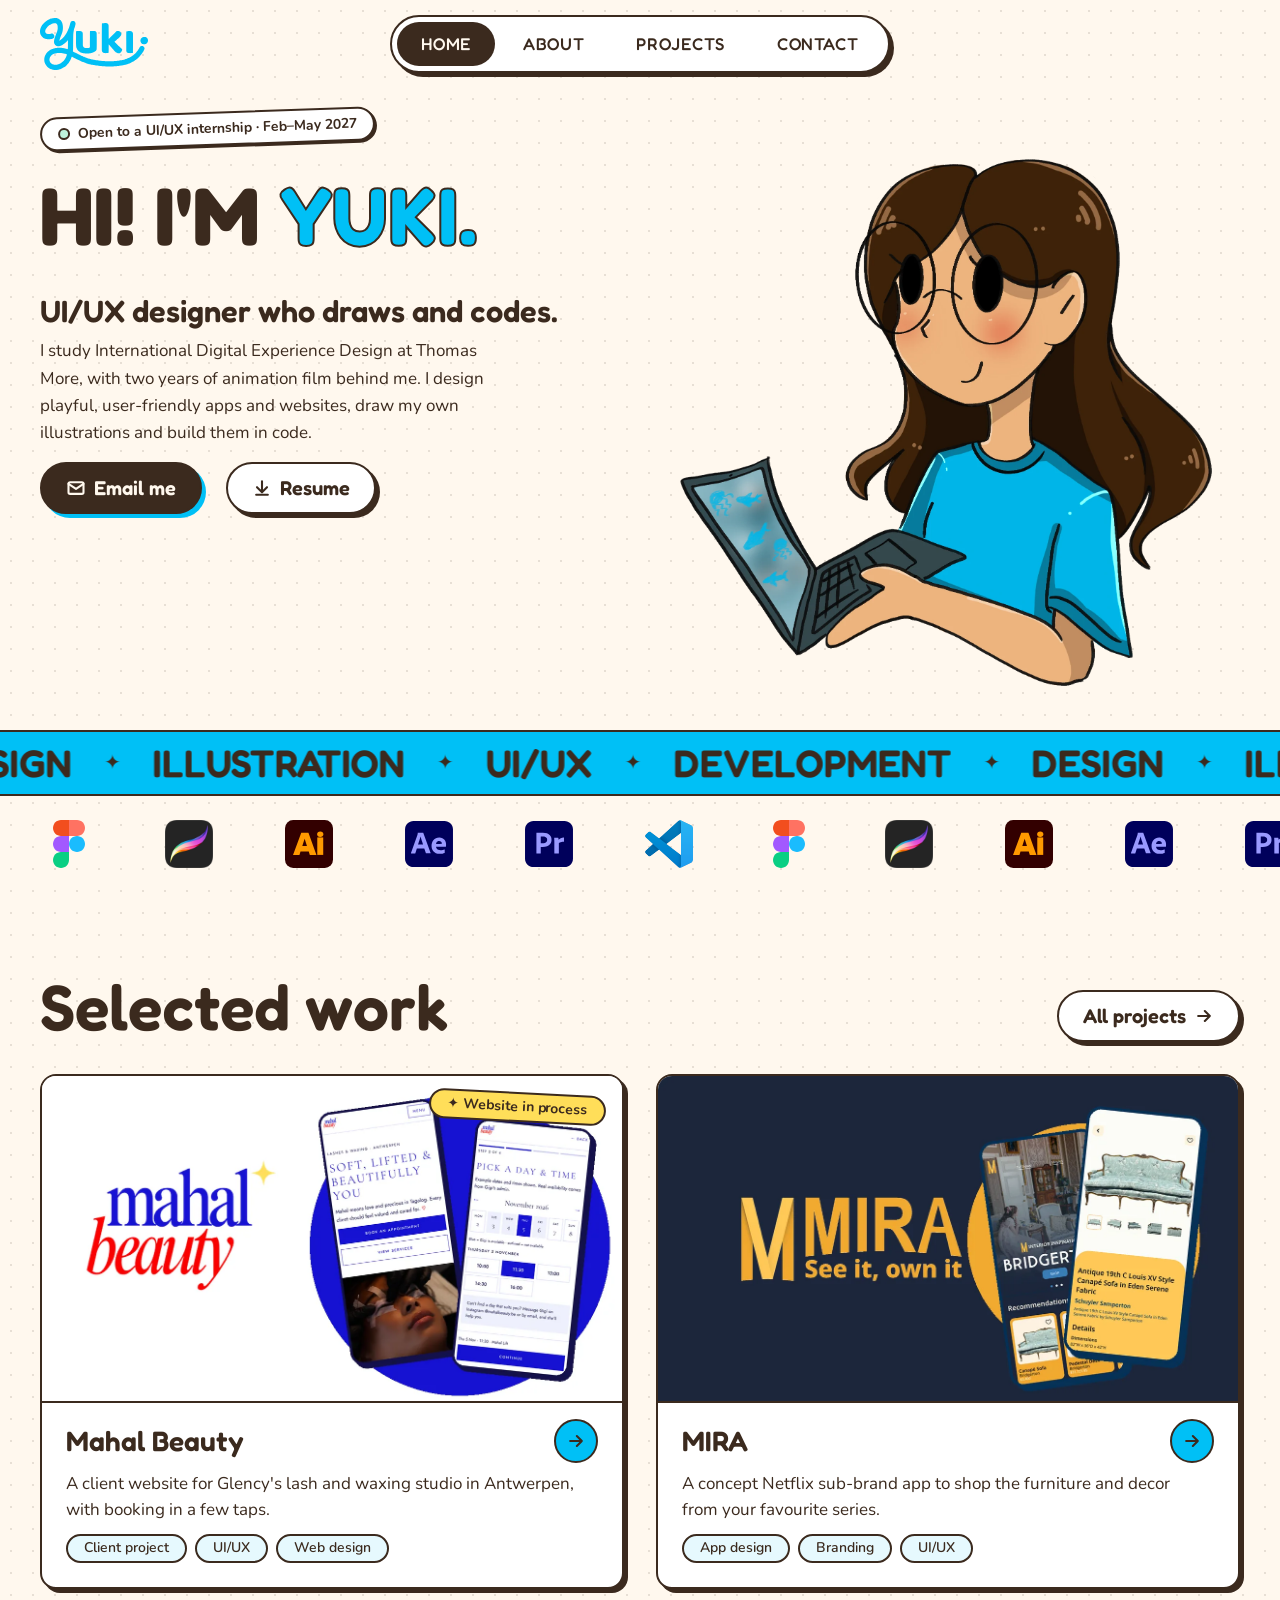
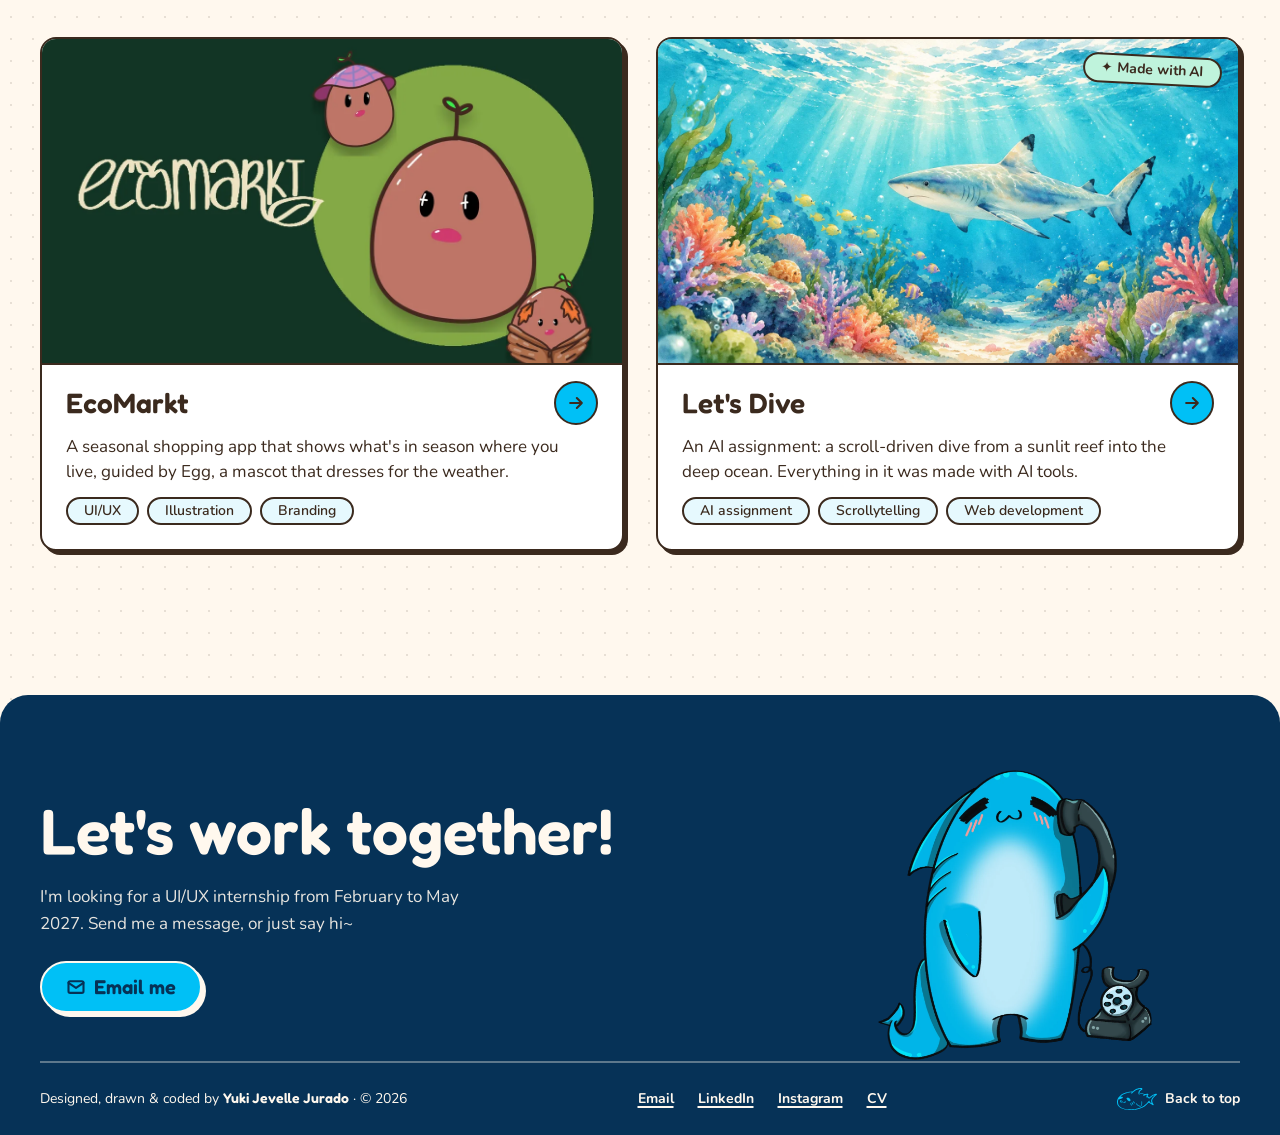
==== commit b8ae7c8b: "Footer: Email me button under Let's work together Co-Authored-By: Claude Opus 5.5 <noreply@anthropic" ====
--- a/index.html
+++ b/index.html
@@ -174,6 +174,10 @@
         <div class="site-footer__text">
           <h2>Let's work together!</h2>
           <p>I'm looking for a UI/UX internship from February to May 2027. Send me a message, or just say hi~</p>
+          <a class="btn btn--primary site-footer__btn" href="mailto:yuki.j120303@gmail.com">
+            <svg width="20" height="20" viewBox="0 0 24 24" fill="none" stroke="currentColor" stroke-width="2.5" stroke-linecap="round" stroke-linejoin="round" aria-hidden="true"><rect x="3" y="5" width="18" height="14" rx="2"/><path d="m3 7 9 6 9-6"/></svg>
+            Email me
+          </a>
         </div>
         <img class="site-footer__shark" src="assets/img/shark-telephone.webp" width="1078" height="1139" alt="" loading="lazy">
       </div>
--- a/css/style.css
+++ b/css/style.css
@@ -297,6 +297,12 @@
 .site-footer h2 { font-size: clamp(2.5rem, 5vw, 4rem); margin-bottom: var(--space-3); }
 .site-footer__text > p { margin: 0; max-width: 46ch; opacity: 0.9; }
 
+/* Email me button: logo blue on the navy footer */
+.site-footer__btn { margin-top: var(--space-4); }
+.site-footer .btn--primary { background: #00c0f6; color: var(--color-footer); border-color: #fff8ee; box-shadow: 4px 4px 0 #fff8ee; }
+.site-footer .btn--primary:hover { box-shadow: 6px 6px 0 #fff8ee; }
+.site-footer .btn--primary:active { box-shadow: 1px 1px 0 #fff8ee; }
+
 /* the shark stands on the divider line */
 .site-footer__shark { width: min(100%, 280px); height: auto; justify-self: center; margin-bottom: -2px; }
 
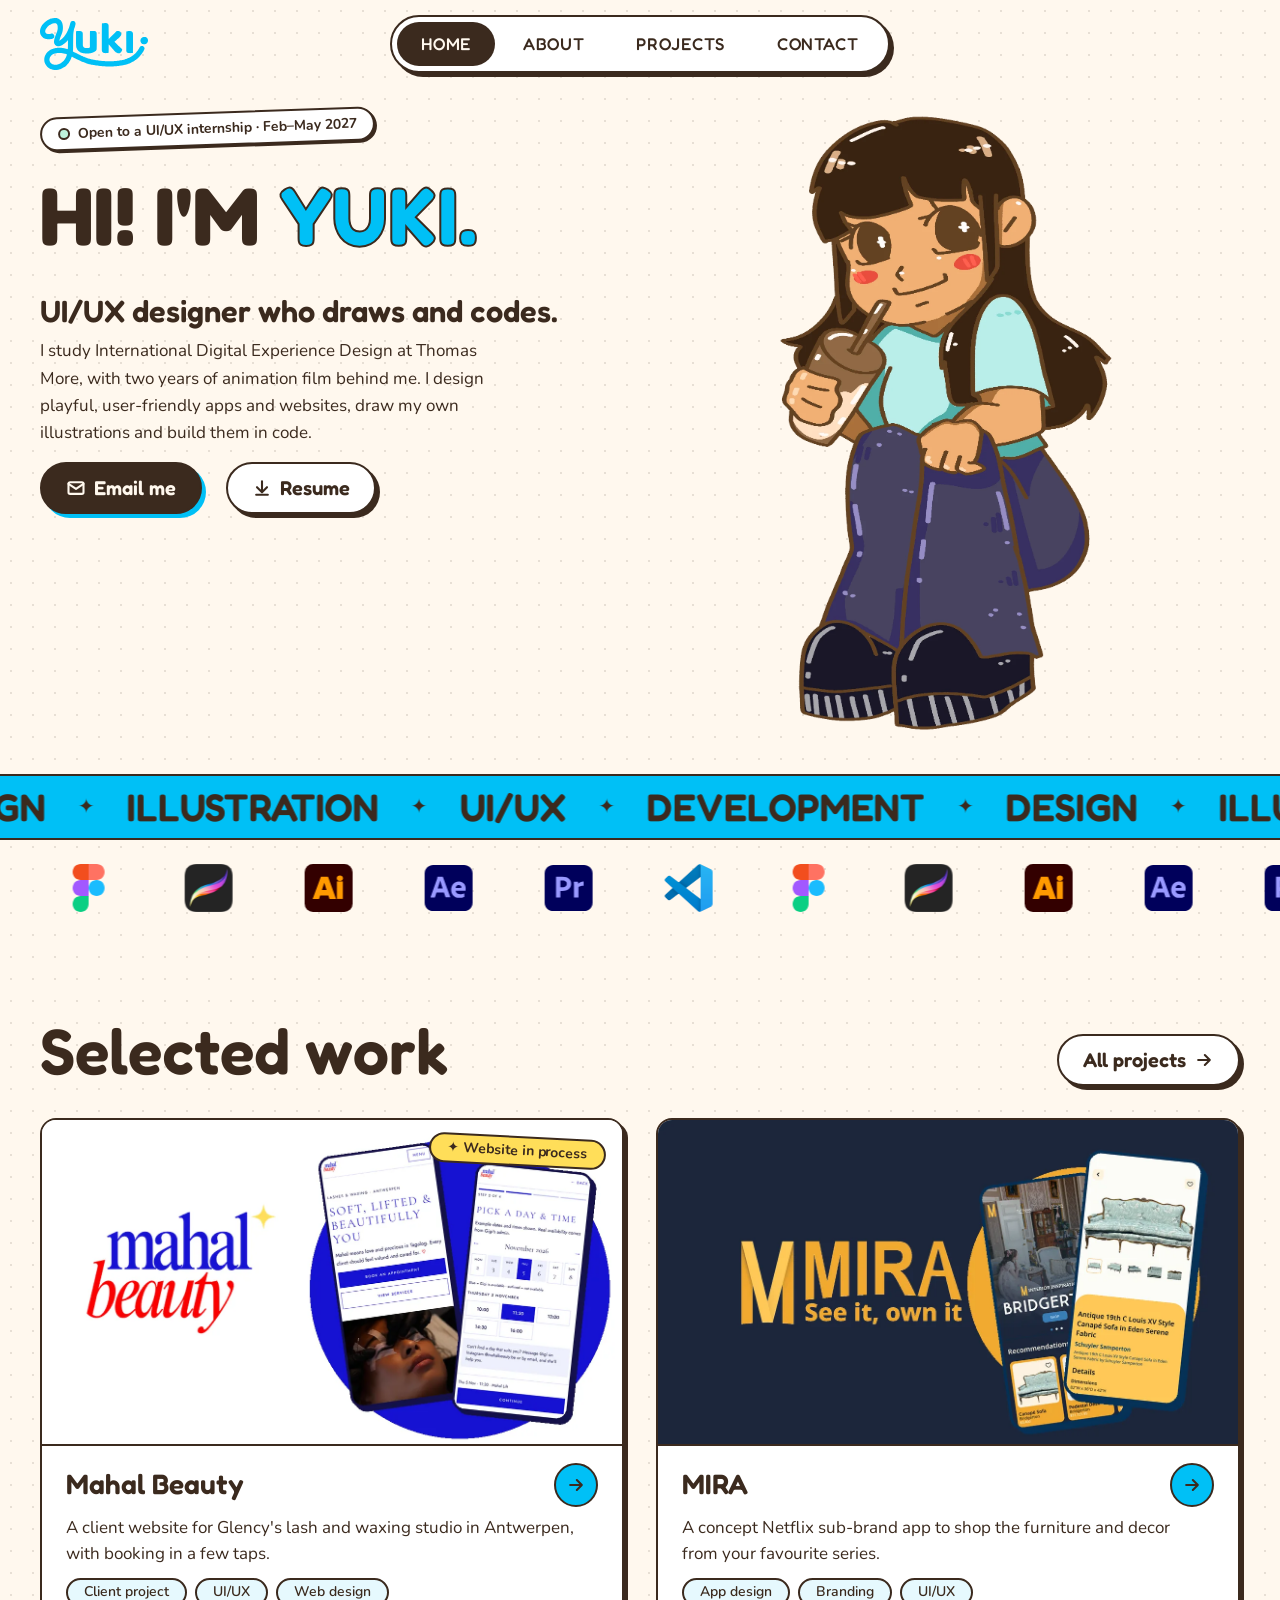
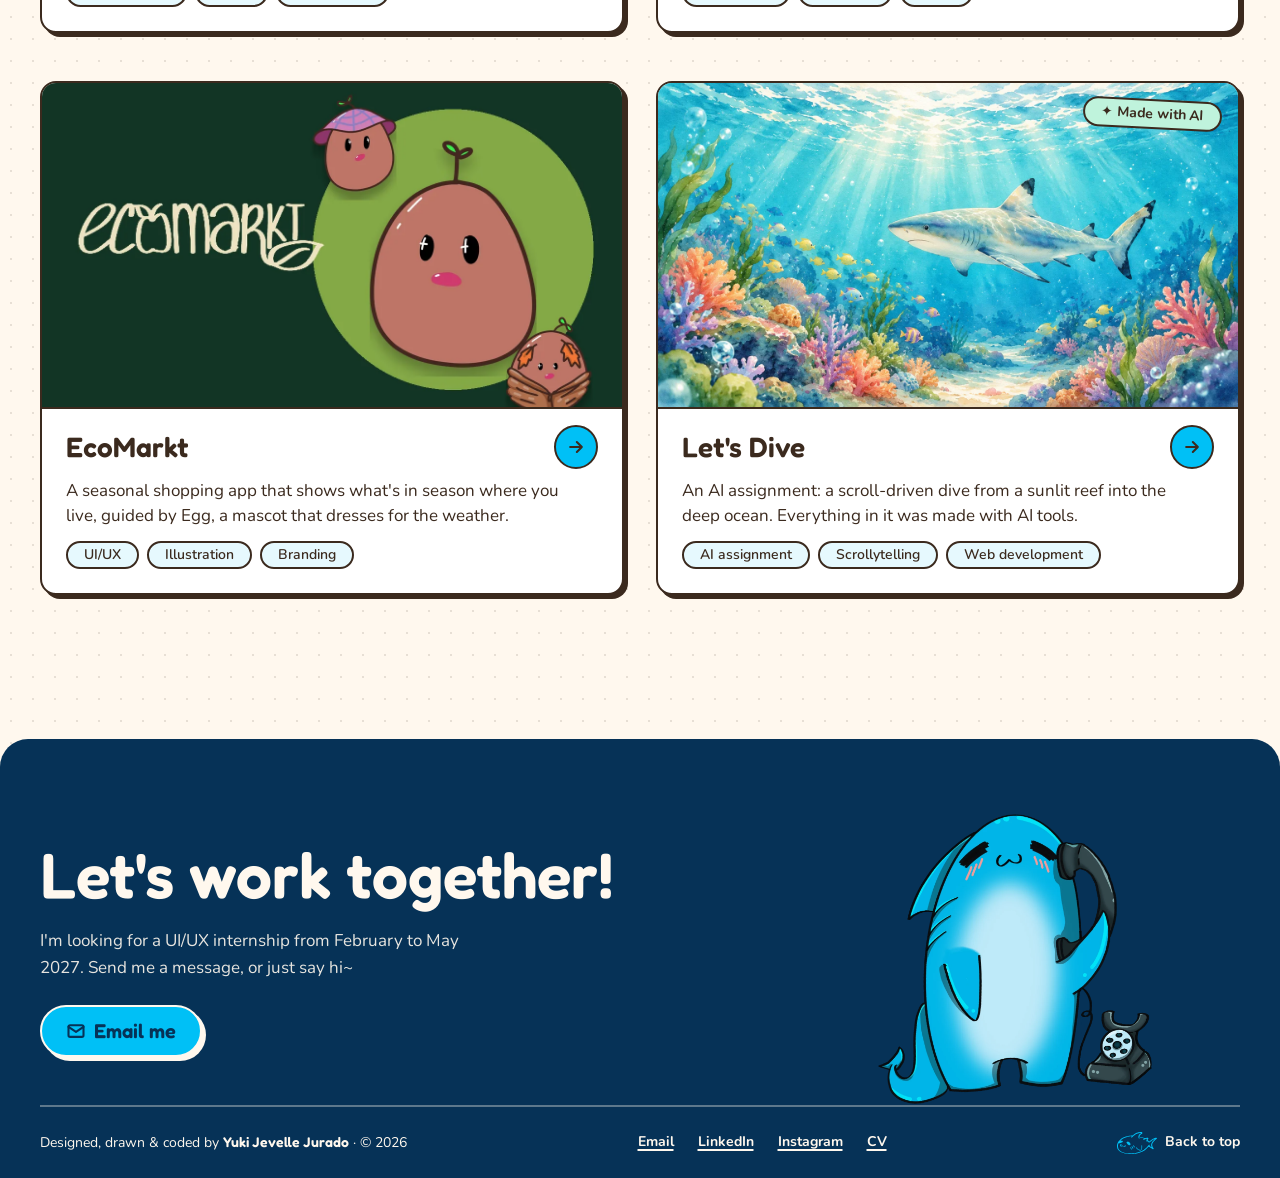
==== commit f92a0531: "Home: new hero drawing (Yuki sitting with an iced coffee) Co-Authored-By: Claude Opus 5.5 <noreply@a" ====
--- a/index.html
+++ b/index.html
@@ -76,8 +76,8 @@
         </div>
 
         <div class="hero__portrait-wrap">
-          <img class="hero__portrait" src="assets/img/yuki-hero.webp" width="1523" height="1508"
-             alt="Illustrated self-portrait of Yuki with round glasses and a blue t-shirt, holding a laptop">
+          <img class="hero__portrait" src="assets/img/yuki-hero.webp" width="905" height="1655"
+             alt="Illustrated self-portrait of Yuki sitting with her knees up, sipping an iced coffee and smiling">
         </div>
       </div>
 
--- a/css/home.css
+++ b/css/home.css
@@ -92,7 +92,7 @@
   grid-row: 1 / -1;
   align-self: end;
   justify-self: center;
-  width: min(100%, 540px);
+  width: min(100%, 340px);   /* tall, sitting drawing: width keeps it about one screen high */
 }
 
 .hero__portrait {
@@ -236,7 +236,7 @@
   .hero__title { font-size: clamp(2.25rem, 12vw, 3.5rem); white-space: normal; }
 
   .hero__open, .hero__title, .hero__intro, .hero__portrait-wrap { grid-column: 1; grid-row: auto; }
-  .hero__portrait-wrap { width: min(100%, 360px); }
+  .hero__portrait-wrap { width: min(70%, 250px); }
 
   .marquee__star { margin-inline: var(--space-4); font-size: 1rem; }
   .marquee__icons img { width: 38px; height: 38px; }
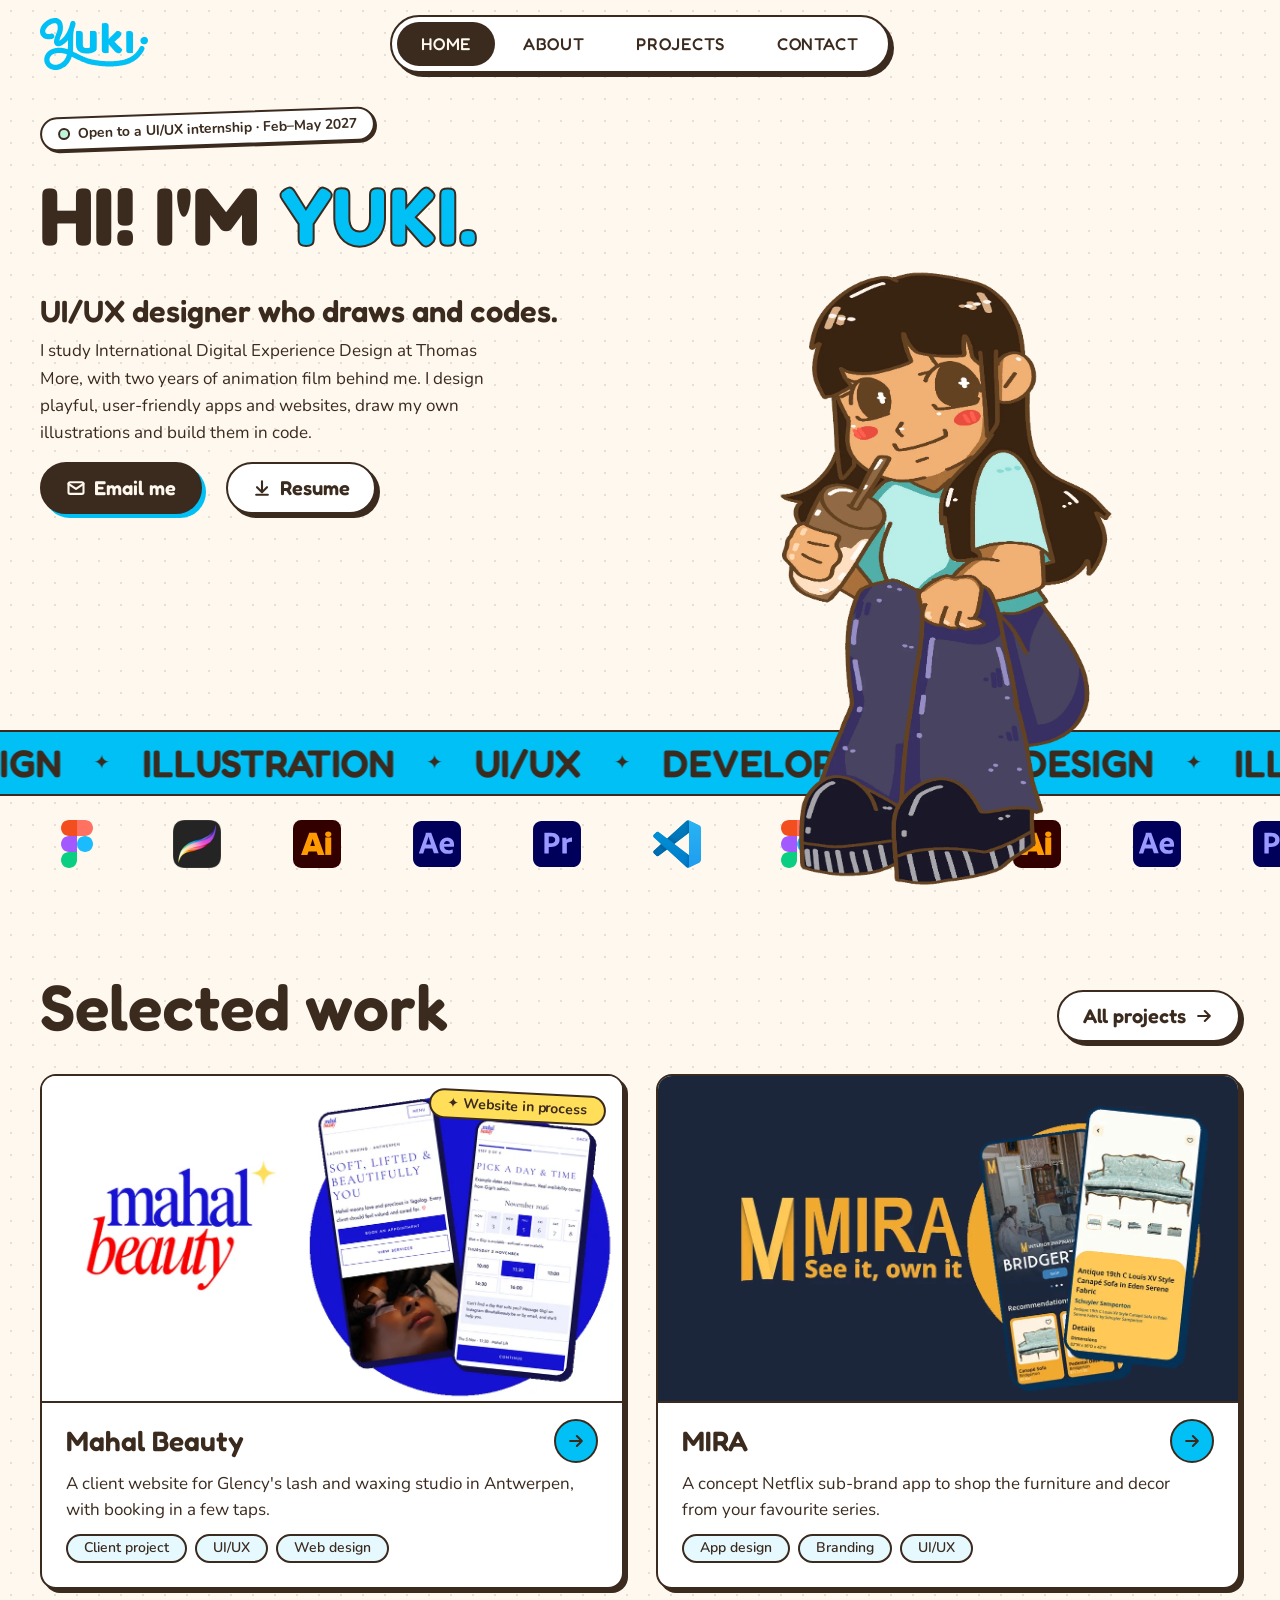
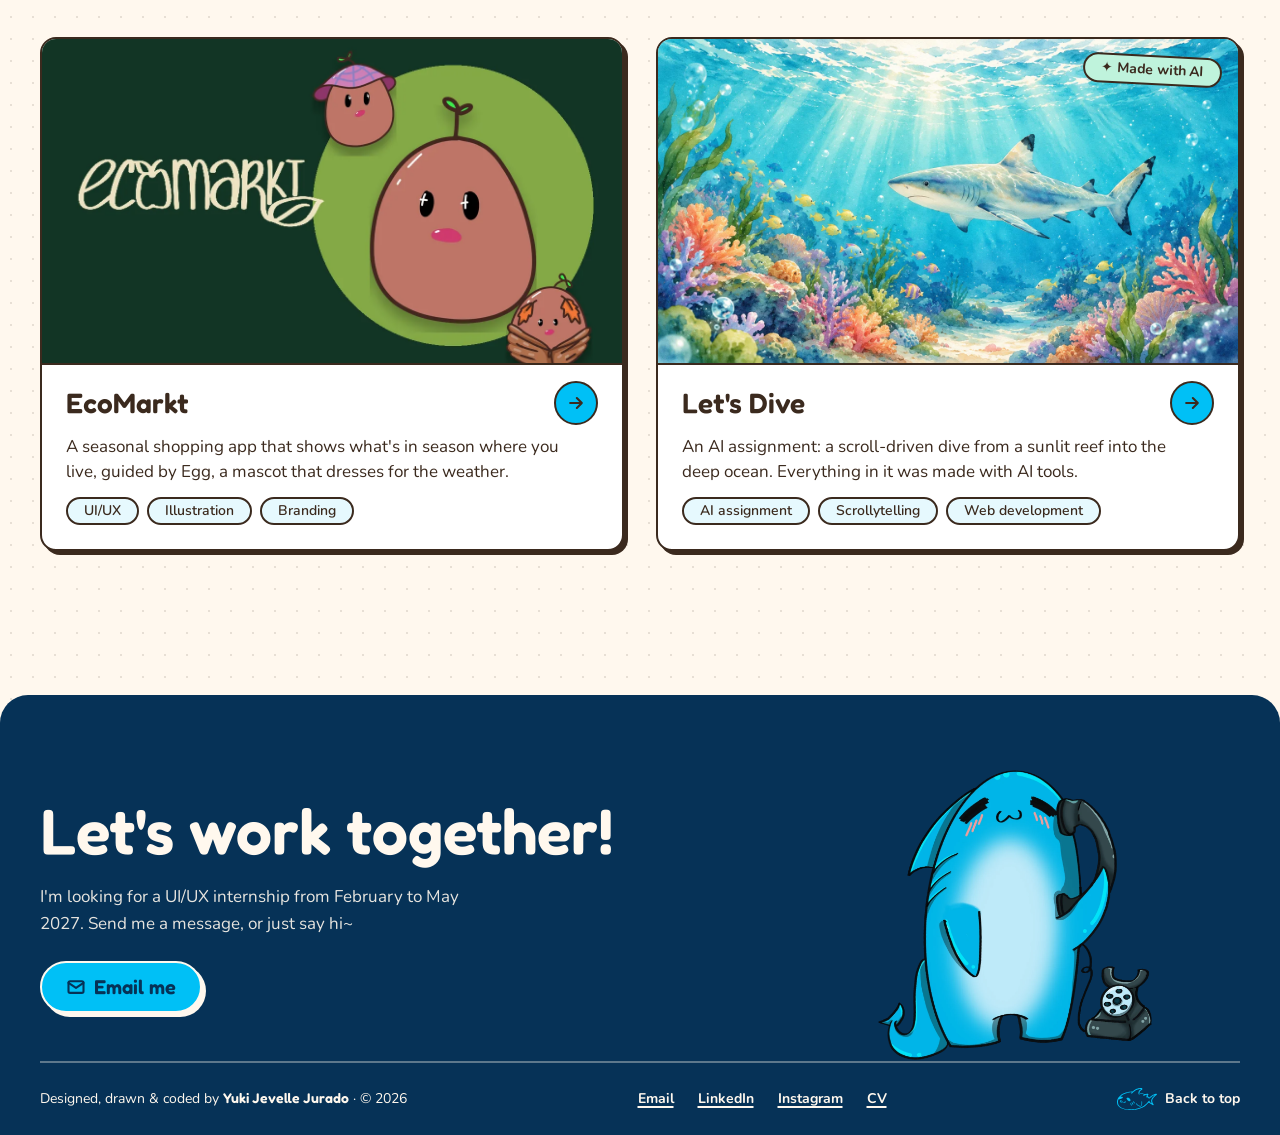
==== commit 8d5664ba: "Link preview: Yuki logo as og:image on every page Co-Authored-By: Claude Opus 5.5 <noreply@anthropic" ====
--- a/index.html
+++ b/index.html
@@ -5,6 +5,16 @@
   <meta name="viewport" content="width=device-width, initial-scale=1.0">
   <title>Yuki · UI/UX designer portfolio</title>
   <meta name="description" content="Hi! I'm Yuki, a UI/UX designer who draws and codes. Portfolio with app, web and illustration work.">
+  <!-- Link preview (iMessage, WhatsApp, LinkedIn…): the Yuki logo on cream -->
+  <meta property="og:type" content="website">
+  <meta property="og:url" content="https://yukijurado-portfolio.vercel.app/">
+  <meta property="og:title" content="Yuki · UI/UX designer portfolio">
+  <meta property="og:description" content="Hi! I'm Yuki, a UI/UX designer who draws and codes. Portfolio with app, web and illustration work.">
+  <meta property="og:image" content="https://yukijurado-portfolio.vercel.app/assets/img/og-image.png">
+  <meta property="og:image:width" content="1200">
+  <meta property="og:image:height" content="630">
+  <meta property="og:image:alt" content="Yuki, hand-lettered logo">
+  <meta name="twitter:card" content="summary_large_image">
   <link rel="icon" href="assets/icons/yuki-logomark-shark.svg" type="image/svg+xml">
   <link rel="preconnect" href="https://fonts.googleapis.com">
   <link rel="preconnect" href="https://fonts.gstatic.com" crossorigin>
--- a/css/style.css
+++ b/css/style.css
@@ -27,7 +27,6 @@
   --text-lg: 1.25rem;
   --text-xl: 1.75rem;
   --text-2xl: 2.5rem;
-  --text-hero: clamp(3rem, 6vw, 5.5rem);
 
   /* Spacing */
   --space-1: 0.25rem;
@@ -148,16 +147,12 @@
   text-transform: uppercase;
   letter-spacing: 0.04em;
   border-radius: var(--radius-pill);
-  transition: background-color 0.2s, color 0.2s;
 }
 
 .nav-pill a:hover { background: var(--color-mint); }
 
 /* Active page: aria-current="page" is set in each page's HTML */
-.nav-pill a[aria-current="page"] {
-  background: var(--color-ink);
-  color: var(--color-paper);
-}
+.nav-pill a[aria-current="page"] { color: var(--color-paper); }  /* dark background = .nav-blob below */
 
 /* ---------- Case-study header: back button left, logo right ---------- */
 .case-header {
@@ -327,6 +322,14 @@
 .site-footer__top { display: inline-flex; align-items: center; gap: var(--space-2); text-decoration: none; }
 .site-footer__top img { width: 40px; height: auto; transition: transform 0.4s cubic-bezier(0.3, 1.8, 0.5, 1); }
 .site-footer__top:hover img { transform: translateY(-6px) rotate(-12deg); }
+/* While the page scrolls up (js/main.js), the shark shoots up and comes back */
+.site-footer__top.is-launching img { animation: shark-launch 0.9s cubic-bezier(0.3, 1.4, 0.5, 1); }
+@keyframes shark-launch {
+  0%   { transform: translateY(0) rotate(0); }
+  25%  { transform: translateY(4px) rotate(8deg); }          /* crouch */
+  55%  { transform: translateY(-28px) rotate(-20deg); opacity: 0.6; }
+  100% { transform: translateY(0) rotate(0); opacity: 1; }
+}
 
 @media (max-width: 900px) {
   .site-footer__cta { grid-template-columns: 1fr; padding-top: var(--space-6); }
@@ -365,7 +368,6 @@
 
 /* ---------- Nav highlight blob ---------- */
 .nav-pill a { position: relative; isolation: isolate; transition: translate 0.2s ease-out, background-color 0.2s; }
-.nav-pill a[aria-current="page"] { background: transparent; }
 .nav-blob {
   position: absolute;
   inset: 0;
--- a/css/home.css
+++ b/css/home.css
@@ -1,6 +1,7 @@
 /* ===== Home ===== */
 
 .hero {
+  position: relative;
   min-height: calc(100vh - var(--header-h));
   display: flex;
   flex-direction: column;
@@ -83,22 +84,29 @@
 
 .hero__actions { display: flex; align-items: center; flex-wrap: wrap; gap: var(--space-4); margin-top: var(--space-2); }
 .nowrap { white-space: nowrap; }
-.hero__cv { font-weight: 700; text-underline-offset: 4px; text-decoration-thickness: 2px; }
-.hero__cv:hover { color: var(--color-blue-deep); }
-
+
+/* The drawing sits ON the blue marquee band.
+   Her seat is at 75% of the drawing's height, so the part below it is
+   0.25 x 1.829 (height/width ratio) = 0.457 x the width. The negative margin
+   pulls the drawing down past the hero padding (1.5rem) and the marquee's top
+   padding (1rem) until her seat rests on the band's top edge. */
 .hero__portrait-wrap {
+  --pw: 340px;                /* drawing width */
   position: relative;
+  z-index: 2;                 /* in front of the marquee */
   grid-column: 2;
   grid-row: 1 / -1;
   align-self: end;
   justify-self: center;
-  width: min(100%, 340px);   /* tall, sitting drawing: width keeps it about one screen high */
+  width: var(--pw);
+  max-width: 100%;
+  margin-bottom: calc(-0.457 * var(--pw) - 2.5rem - 4px);
 }
 
 .hero__portrait {
   width: 100%;
   height: auto;
-  transform-origin: 50% 100%;
+  transform-origin: 50% 75%;   /* breathe from her seat, so she stays on the band */
   animation: breathe 4.5s ease-in-out infinite;   /* placeholder until the layered animation */
 }
 
@@ -132,8 +140,6 @@
 .marquee__icons { padding-block: var(--space-4) 0; }
 .marquee__icons .marquee__set { gap: var(--space-7); padding-right: var(--space-7); }
 .marquee__icons img { width: 48px; height: 48px; object-fit: contain; }
-
-.hero { position: relative; }
 
 /* ---------- Selected work: 2x2 grid ---------- */
 .work { padding-block: var(--space-7); }
@@ -236,7 +242,7 @@
   .hero__title { font-size: clamp(2.25rem, 12vw, 3.5rem); white-space: normal; }
 
   .hero__open, .hero__title, .hero__intro, .hero__portrait-wrap { grid-column: 1; grid-row: auto; }
-  .hero__portrait-wrap { width: min(70%, 250px); }
+  .hero__portrait-wrap { --pw: min(70vw, 250px); }
 
   .marquee__star { margin-inline: var(--space-4); font-size: 1rem; }
   .marquee__icons img { width: 38px; height: 38px; }
